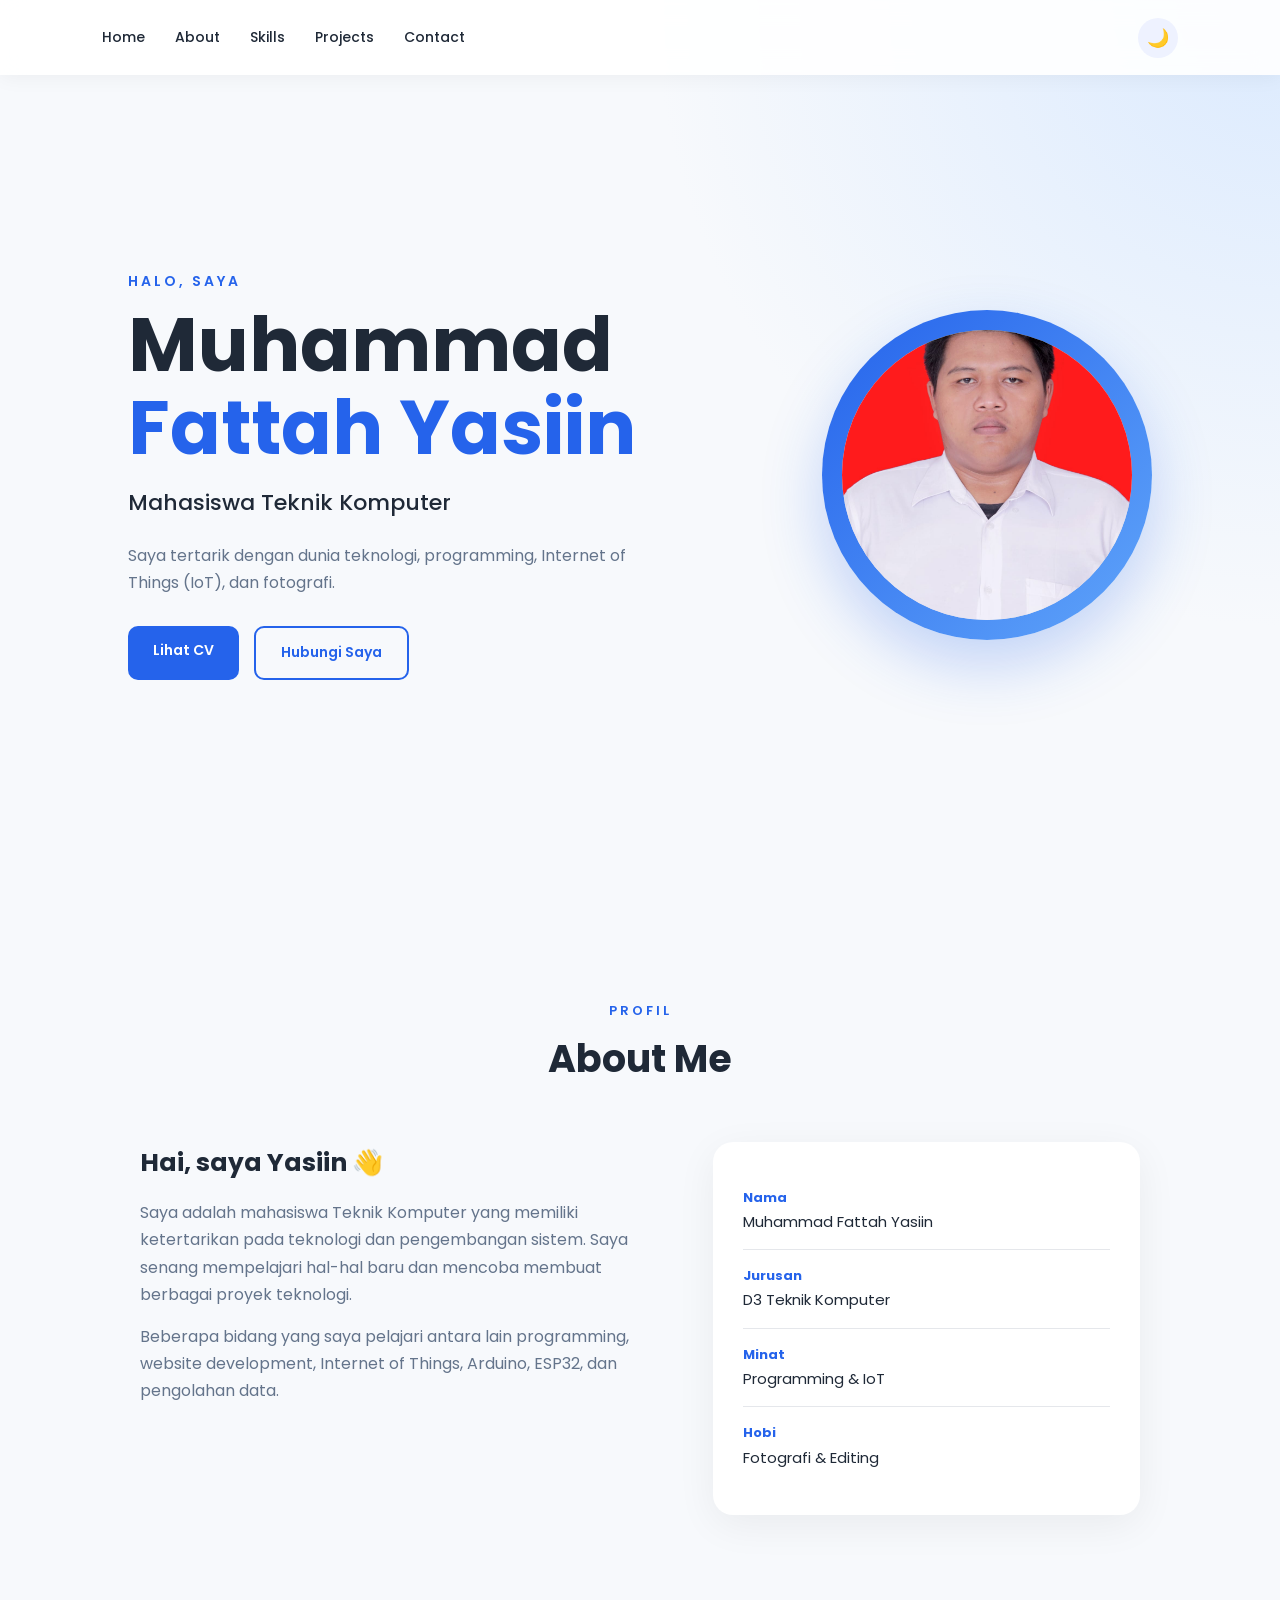
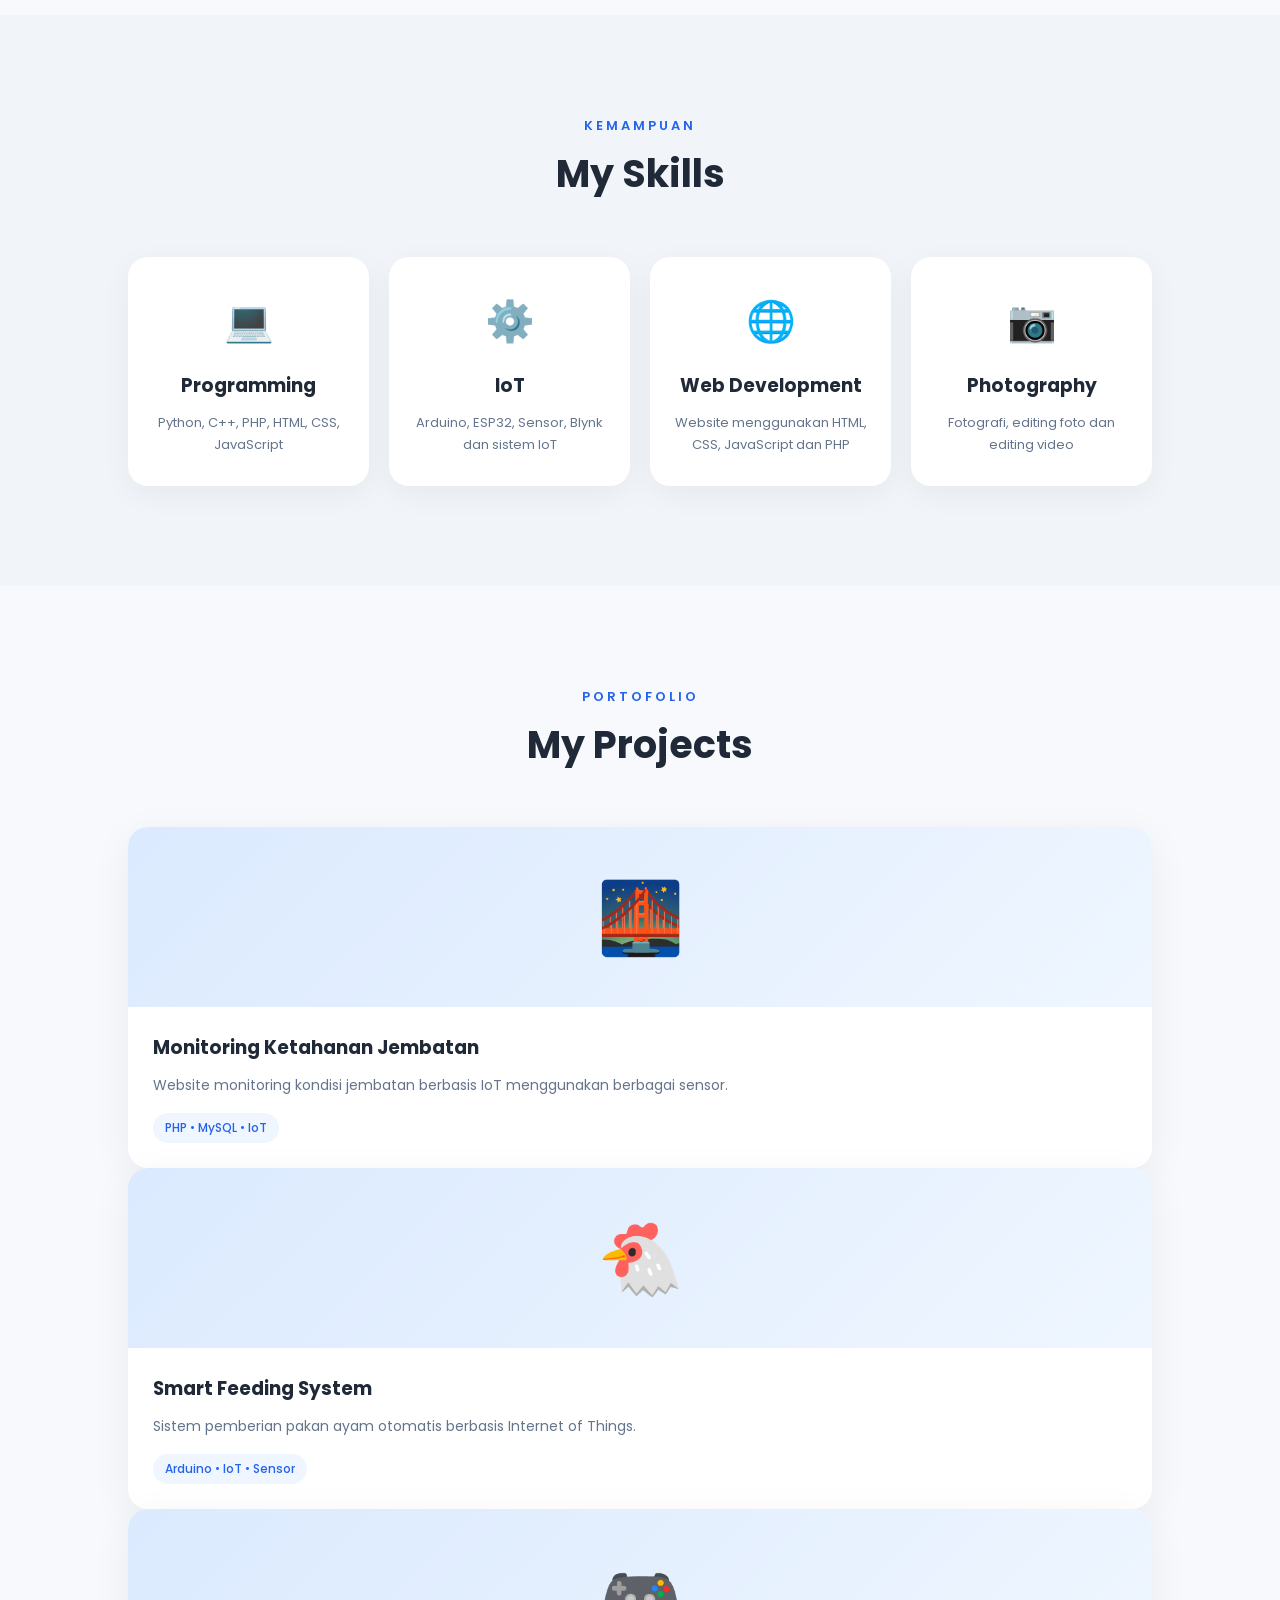
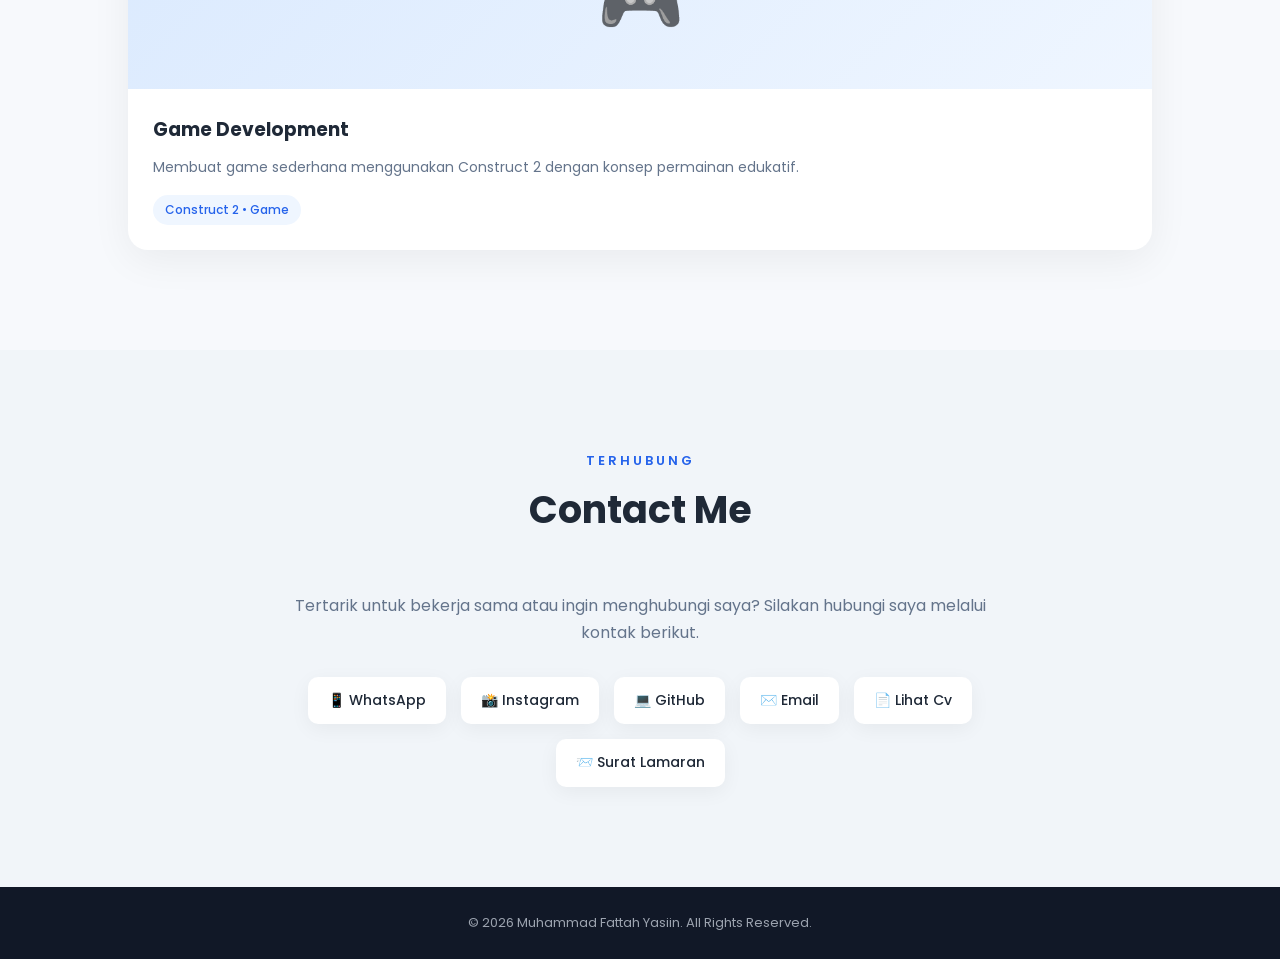
==== index.html @ 582e5c42 "Fix HTML formatting and structure" ====
<!doctype html>
<html lang="id">
  <head>
    <meta charset="UTF-8" />
    <meta name="viewport" content="width=device-width, initial-scale=1.0" />

    <title>Muhammad Fattah Yasiin | Portfolio</title>

    <link rel="stylesheet" href="style.css" />

    <link rel="preconnect" href="https://fonts.googleapis.com" />
    <link rel="preconnect" href="https://fonts.gstatic.com" crossorigin />

    <link
      href="https://fonts.googleapis.com/css2?family=Poppins:wght@300;400;500;600;700&display=swap"
      rel="stylesheet"
    />
  </head>

  <body>
    <!-- NAVBAR -->
    <header class="navbar">
      
      <button class="menu-button" id="menuButton">☰</button>

      <nav id="navMenu">
        <a href="#home">Home</a>
        <a href="#about">About</a>
        <a href="#skills">Skills</a>
        <a href="#projects">Projects</a>
        <a href="#contact">Contact</a>
      </nav>

      <button id="themeButton">🌙</button>
    </header>

   <!-- HOME -->
<section id="home" class="hero">

  <div class="hero-text">

    <p class="small-text">HALO, SAYA</p>

    <h1>
      Muhammad<br />
      <span>Fattah Yasiin</span>
    </h1>

    <h2>Mahasiswa Teknik Komputer</h2>

    <p>
      Saya tertarik dengan dunia teknologi, programming, Internet of Things
      (IoT), dan fotografi.
    </p>

    <div class="hero-buttons">
      <a href="cv.html" class="btn primary">Lihat CV</a>
      <a href="#contact" class="btn secondary">Hubungi Saya</a>
    </div>

  </div>


  <div class="hero-image">
    <div class="profile-circle">
      <div class="profile-placeholder">
        <img 
          src="image/fotoku.jpeg" 
          alt="Foto Muhammad Fattah Yasiin"
        />
      </div>
    </div>
  </div>

</section>
    <!-- ABOUT -->
    <section id="about" class="section">
      <div class="section-title">
        <p>PROFIL</p>
        <h2>About Me</h2>
      </div>

      <div class="about-content">
        <div>
          <h3>Hai, saya Yasiin 👋</h3>

          <p>
            Saya adalah mahasiswa Teknik Komputer yang memiliki ketertarikan
            pada teknologi dan pengembangan sistem. Saya senang mempelajari
            hal-hal baru dan mencoba membuat berbagai proyek teknologi.
          </p>

          <p>
            Beberapa bidang yang saya pelajari antara lain programming, website
            development, Internet of Things, Arduino, ESP32, dan pengolahan
            data.
          </p>
        </div>

        <div class="info-box">
          <div>
            <strong>Nama</strong>
            <span>Muhammad Fattah Yasiin</span>
          </div>

          <div>
            <strong>Jurusan</strong>
            <span>D3 Teknik Komputer</span>
          </div>

          <div>
            <strong>Minat</strong>
            <span>Programming & IoT</span>
          </div>

          <div>
            <strong>Hobi</strong>
            <span>Fotografi & Editing</span>
          </div>
        </div>
      </div>
    </section>

    <!-- SKILLS -->
    <section id="skills" class="section skills-section">
      <div class="section-title">
        <p>KEMAMPUAN</p>
        <h2>My Skills</h2>
      </div>

      <div class="skills-container">
        <div class="skill-card">
          <div class="skill-icon">💻</div>
          <h3>Programming</h3>
          <p>Python, C++, PHP, HTML, CSS, JavaScript</p>
        </div>

        <div class="skill-card">
          <div class="skill-icon">⚙️</div>
          <h3>IoT</h3>
          <p>Arduino, ESP32, Sensor, Blynk dan sistem IoT</p>
        </div>

        <div class="skill-card">
          <div class="skill-icon">🌐</div>
          <h3>Web Development</h3>
          <p>Website menggunakan HTML, CSS, JavaScript dan PHP</p>
        </div>

        <div class="skill-card">
          <div class="skill-icon">📷</div>
          <h3>Photography</h3>
          <p>Fotografi, editing foto dan editing video</p>
        </div>
      </div>
    </section>

    <!-- PROJECTS -->
    <section id="projects" class="section">
      <div class="section-title">
        <p>PORTOFOLIO</p>
        <h2>My Projects</h2>
      </div>
        <div class="project-card">
          <div class="project-image">🌉</div>

          <div class="project-content">
            <h3>Monitoring Ketahanan Jembatan</h3>

            <p>
              Website monitoring kondisi jembatan berbasis IoT menggunakan
              berbagai sensor.
            </p>

            <span>PHP • MySQL • IoT</span>
          </div>
        </div>

        <div class="project-card">
          <div class="project-image">🐔</div>

          <div class="project-content">
            <h3>Smart Feeding System</h3>

            <p>
              Sistem pemberian pakan ayam otomatis berbasis Internet of Things.
            </p>

            <span>Arduino • IoT • Sensor</span>
          </div>
        </div>

        <div class="project-card">
          <div class="project-image">🎮</div>

          <div class="project-content">
            <h3>Game Development</h3>

            <p>
              Membuat game sederhana menggunakan Construct 2 dengan konsep
              permainan edukatif.
            </p>

            <span>Construct 2 • Game</span>
          </div>
        </div>
      </div>
    </section>

    <!-- CONTACT -->
    <section id="contact" class="section contact-section">
      <div class="section-title">
        <p>TERHUBUNG</p>
        <h2>Contact Me</h2>
      </div>

      <div class="contact-container">
        <p>
          Tertarik untuk bekerja sama atau ingin menghubungi saya? Silakan
          hubungi saya melalui kontak berikut.
        </p>

        <div class="contact-list">
         <a href="https://wa.me/6288227587846" target="_blank">
            📱 WhatsApp
        </a>
        
          <a href="https://instagram.com/" target="_blank">
            📸 Instagram
          </a>

          <a href="https://github.com/" target="_blank"> 💻 GitHub </a>

          <a href="mailto:muhammadfattahyasiin@gmail.com"> ✉️ Email </a>

          <a href="cv.html" target="_blank">📄 Lihat Cv </a>

          <a href="surat-lamaran.html" target="_blank">📨 Surat Lamaran</a>
        </div>
      </div>
    </section>

    <!-- FOOTER -->
    <footer>
      <p>© 2026 Muhammad Fattah Yasiin. All Rights Reserved.</p>
    </footer>

    <script src="script.js"></script>
  </body>
</html>
---- style.css ----
/* ================================
   RESET
================================ */

* {
  margin: 0;
  padding: 0;
  box-sizing: border-box;
  scroll-behavior: smooth;
}

body {
  font-family: "Poppins", sans-serif;
  background: #f7f9fc;
  color: #1f2937;
  line-height: 1.7;
  transition: 0.3s;
}

a {
  text-decoration: none;
  color: inherit;
}

/* ================================
   NAVBAR
================================ */

.navbar {
  position: fixed;
  top: 0;
  left: 0;
  width: 100%;
  height: 75px;

  display: flex;
  align-items: center;
  justify-content: space-between;

  padding: 0 8%;

  background: rgba(255, 255, 255, 0.9);
  backdrop-filter: blur(12px);

  z-index: 1000;

  box-shadow: 0 2px 20px rgba(0, 0, 0, 0.05);
}

.logo {
  font-size: 25px;
  font-weight: 700;
  letter-spacing: 1px;
}

.logo span {
  color: #2563eb;
}

.navbar nav {
  display: flex;
  gap: 30px;
}

.navbar nav a {
  font-size: 14px;
  font-weight: 500;
  transition: 0.3s;
}

.navbar nav a:hover {
  color: #2563eb;
}

#themeButton {
  border: none;
  background: #eef2ff;

  width: 40px;
  height: 40px;

  border-radius: 50%;

  cursor: pointer;
  font-size: 18px;

  transition: 0.3s;
}

#themeButton:hover {
  transform: rotate(20deg) scale(1.1);
}

/* ================================
   HERO
================================ */

.hero {
  min-height: 100vh;

  display: flex;
  align-items: center;
  justify-content: space-between;

  padding: 120px 10% 70px;

  gap: 50px;

  background: radial-gradient(circle at top right, #dbeafe, transparent 40%);
}

.hero-text {
  max-width: 600px;
}

.small-text {
  color: #2563eb;
  font-size: 14px;
  font-weight: 600;
  letter-spacing: 3px;
  margin-bottom: 10px;
}

.hero h1 {
  font-size: clamp(45px, 6vw, 75px);
  line-height: 1.1;
  margin-bottom: 15px;
}

.hero h1 span {
  color: #2563eb;
}

.hero h2 {
  font-size: 22px;
  font-weight: 500;
  margin-bottom: 20px;
}

.hero-text > p:not(.small-text) {
  color: #64748b;
  max-width: 520px;
}

.hero-buttons {
  display: flex;
  gap: 15px;
  margin-top: 30px;
}

.btn {
  padding: 13px 25px;
  border-radius: 10px;
  font-size: 14px;
  font-weight: 600;
  transition: 0.3s;
}

.btn:hover {
  transform: translateY(-3px);
}

.primary {
  background: #2563eb;
  color: white;
}

.primary:hover {
  background: #1d4ed8;
}

.secondary {
  border: 2px solid #2563eb;
  color: #2563eb;
}

.secondary:hover {
  background: #2563eb;
  color: white;
}

/* ================================
   PROFILE
================================ */

.hero-image {
  display: flex;
  justify-content: center;
  align-items: center;
}

.profile-circle {
  width: 330px;
  height: 330px;

  border-radius: 50%;

  display: flex;
  justify-content: center;
  align-items: center;

  background: linear-gradient(135deg, #2563eb, #60a5fa);

  box-shadow: 0 25px 60px rgba(37, 99, 235, 0.25);

  animation: floating 4s ease-in-out infinite;
}

.profile-placeholder {
  width: 290px;
  height: 290px;

  border-radius: 50%;

  display: flex;
  justify-content: center;
  align-items: center;

  background: #e5e7eb;

  color: #64748b;

  font-size: 30px;
  font-weight: 600;
}

.profile-placeholder img {
  width: 100%;
  height: 100%;
  object-fit: cover;
  border-radius: 50%;
  display: block;
}

@keyframes floating {
  0% {
    transform: translateY(0);
  }

  50% {
    transform: translateY(-15px);
  }

  100% {
    transform: translateY(0);
  }
}

/* ================================
   SECTION
================================ */

.section {
  padding: 100px 10%;
}

.section-title {
  text-align: center;
  margin-bottom: 50px;
}

.section-title p {
  color: #2563eb;
  font-size: 13px;
  font-weight: 600;
  letter-spacing: 3px;
}

.section-title h2 {
  font-size: 38px;
  margin-top: 5px;
}

/* ================================
   ABOUT
================================ */

.about-content {
  max-width: 1000px;
  margin: auto;

  display: grid;
  grid-template-columns: 1.2fr 1fr;

  gap: 60px;
}

.about-content h3 {
  font-size: 25px;
  margin-bottom: 15px;
}

.about-content p {
  color: #64748b;
  margin-bottom: 15px;
}

.info-box {
  background: white;

  padding: 30px;

  border-radius: 20px;

  box-shadow: 0 10px 40px rgba(0, 0, 0, 0.06);
}

.info-box div {
  display: flex;
  flex-direction: column;

  padding: 15px 0;

  border-bottom: 1px solid #e5e7eb;
}

.info-box div:last-child {
  border-bottom: none;
}

.info-box strong {
  font-size: 13px;
  color: #2563eb;
}

.info-box span {
  font-size: 15px;
}

/* ================================
   SKILLS
================================ */

.skills-section {
  background: #f1f5f9;
}

.skills-container {
  max-width: 1100px;
  margin: auto;

  display: grid;

  grid-template-columns: repeat(4, 1fr);

  gap: 20px;
}

.skill-card {
  background: white;

  padding: 30px 20px;

  border-radius: 20px;

  text-align: center;

  transition: 0.3s;

  box-shadow: 0 8px 30px rgba(0, 0, 0, 0.05);
}

.skill-card:hover {
  transform: translateY(-10px);
}

.skill-icon {
  font-size: 40px;
  margin-bottom: 15px;
}

.skill-card h3 {
  margin-bottom: 10px;
}

.skill-card p {
  font-size: 13px;
  color: #64748b;
}

/* ================================
   PROJECT
================================ */

.projects-container {
  max-width: 1100px;
  margin: auto;

  display: grid;

  grid-template-columns: repeat(2, 1fr);

  gap: 25px;
}

.project-card {
  background: white;

  border-radius: 20px;

  overflow: hidden;

  box-shadow: 0 10px 40px rgba(0, 0, 0, 0.06);

  transition: 0.3s;
}

.project-card:hover {
  transform: translateY(-8px);
}

.project-image {
  height: 180px;

  display: flex;
  justify-content: center;
  align-items: center;

  font-size: 70px;

  background: linear-gradient(135deg, #dbeafe, #eff6ff);
}

.project-content {
  padding: 25px;
}

.project-content h3 {
  margin-bottom: 10px;
}

.project-content p {
  color: #64748b;
  font-size: 14px;
  margin-bottom: 15px;
}

.project-content span {
  display: inline-block;

  padding: 5px 12px;

  border-radius: 20px;

  background: #eff6ff;
  color: #2563eb;

  font-size: 12px;
  font-weight: 500;
}

/* ================================
   CONTACT
================================ */

.contact-section {
  background: #f1f5f9;
}

.contact-container {
  max-width: 700px;
  margin: auto;

  text-align: center;
}

.contact-container > p {
  color: #64748b;
  margin-bottom: 30px;
}

.contact-list {
  display: flex;
  justify-content: center;

  flex-wrap: wrap;

  gap: 15px;
}

.contact-list a {
  padding: 12px 20px;

  background: white;

  border-radius: 10px;

  font-size: 14px;
  font-weight: 500;

  box-shadow: 0 5px 20px rgba(0, 0, 0, 0.05);

  transition: 0.3s;
}

.contact-list a:hover {
  transform: translateY(-4px);

  color: #2563eb;
}

/* ================================
   FOOTER
================================ */

footer {
  padding: 25px;

  text-align: center;

  background: #111827;

  color: #9ca3af;

  font-size: 13px;
}

/* ================================
   DARK MODE
================================ */

body.dark {
  background: #0f172a;
  color: #f8fafc;
}

body.dark .navbar {
  background: rgba(15, 23, 42, 0.9);
}

body.dark .navbar nav a {
  color: #e2e8f0;
}

body.dark .navbar nav a:hover {
  color: #60a5fa;
}

body.dark #themeButton {
  background: #1e293b;
}

body.dark .hero {
  background: radial-gradient(circle at top right, #172554, transparent 40%);
}

body.dark .hero-text > p:not(.small-text),
body.dark .about-content p,
body.dark .skill-card p,
body.dark .project-content p,
body.dark .contact-container > p {
  color: #94a3b8;
}

body.dark .info-box,
body.dark .skill-card,
body.dark .project-card,
body.dark .contact-list a {
  background: #1e293b;
}

body.dark .skills-section,
body.dark .contact-section {
  background: #111827;
}

body.dark .info-box div {
  border-color: #334155;
}

body.dark .project-image {
  background: linear-gradient(135deg, #172554, #1e3a8a);
}

/* ================================
   RESPONSIVE
================================ */

@media (max-width: 900px) {
  .navbar {
    padding: 0 5%;
  }

  .navbar nav {
    gap: 15px;
  }

  .hero {
    padding: 120px 7% 70px;

    flex-direction: column-reverse;

    text-align: center;
  }

  .hero-text {
    max-width: 700px;
  }

  .hero-buttons {
    justify-content: center;
  }

  .profile-circle {
    width: 280px;
    height: 280px;
  }

  .profile-placeholder {
    width: 245px;
    height: 245px;
  }

  .skills-container {
    grid-template-columns: repeat(2, 1fr);
  }

  .about-content {
    grid-template-columns: 1fr;
  }
}

@media (max-width: 600px) {
  .navbar {
    height: auto;
    min-height: 70px;

    padding: 15px 5%;

    flex-wrap: wrap;
    gap: 10px;
  }

  .navbar nav {
    width: 100%;

    order: 3;

    justify-content: center;

    padding-bottom: 5px;
  }

  .hero {
    padding-top: 160px;
  }

  .hero h1 {
    font-size: 42px;
  }

  .hero h2 {
    font-size: 18px;
  }

  .section {
    padding: 75px 6%;
  }

  .section-title h2 {
    font-size: 30px;
  }

  .skills-container {
    grid-template-columns: 1fr;
  }

  .projects-container {
    grid-template-columns: 1fr;
  }

  .profile-circle {
    width: 230px;
    height: 230px;
  }

  .profile-placeholder {
    width: 200px;
    height: 200px;
    font-size: 22px;
  }

  .hero-buttons {
    flex-direction: column;
  }

  .btn {
    width: 100%;
  }
}
/* ================================
   MOBILE MENU
================================ */

.menu-button {
  display: none;

  border: none;
  background: transparent;

  font-size: 28px;
  cursor: pointer;

  color: #1f2937;
}

/* ================================
   MOBILE RESPONSIVE
================================ */

@media (max-width: 600px) {
  .navbar {
    height: 70px;

    padding: 0 6%;

    display: flex;
    align-items: center;
    justify-content: space-between;
  }

  .logo {
    font-size: 22px;
  }

  .menu-button {
    display: block;

    margin-left: auto;
    margin-right: 10px;
  }

  .navbar nav {
    display: none;

    position: absolute;

    top: 70px;
    left: 0;

    width: 100%;

    background: white;

    flex-direction: column;

    gap: 0;

    padding: 10px 0;

    box-shadow: 0 10px 25px rgba(0, 0, 0, 0.08);
  }

  .navbar nav.active {
    display: flex;
  }

  .navbar nav a {
    width: 100%;

    padding: 14px 25px;

    text-align: center;
  }

  .navbar nav a:hover {
    background: #eff6ff;
  }

  /* HERO */

  .hero {
    min-height: auto;

    padding: 130px 6% 70px;

    flex-direction: column-reverse;

    text-align: center;
  }

  .hero h1 {
    font-size: 40px;
    line-height: 1.15;
  }

  .hero h2 {
    font-size: 18px;
  }

  .hero-text > p:not(.small-text) {
    font-size: 14px;
  }

  /* FOTO */

  .profile-circle {
    width: 220px;
    height: 220px;
  }

  .profile-placeholder {
    width: 190px;
    height: 190px;
  }

  /* BUTTON */

  .hero-buttons {
    width: 100%;

    display: flex;

    flex-direction: column;

    gap: 12px;
  }

  .btn {
    width: 100%;

    text-align: center;
  }

  /* SECTION */

  .section {
    padding: 70px 6%;
  }

  .section-title h2 {
    font-size: 30px;
  }

  /* ABOUT */

  .about-content {
    grid-template-columns: 1fr;

    gap: 30px;
  }

  /* SKILLS */

  .skills-container {
    grid-template-columns: 1fr;
  }

  /* PROJECT */

  .projects-container {
    grid-template-columns: 1fr;
  }

  /* CONTACT */

  .contact-list {
    flex-direction: column;
  }

  .contact-list a {
    width: 100%;
  }

  /* FOOTER */

  footer {
    padding: 20px 6%;

    font-size: 12px;
  }
}
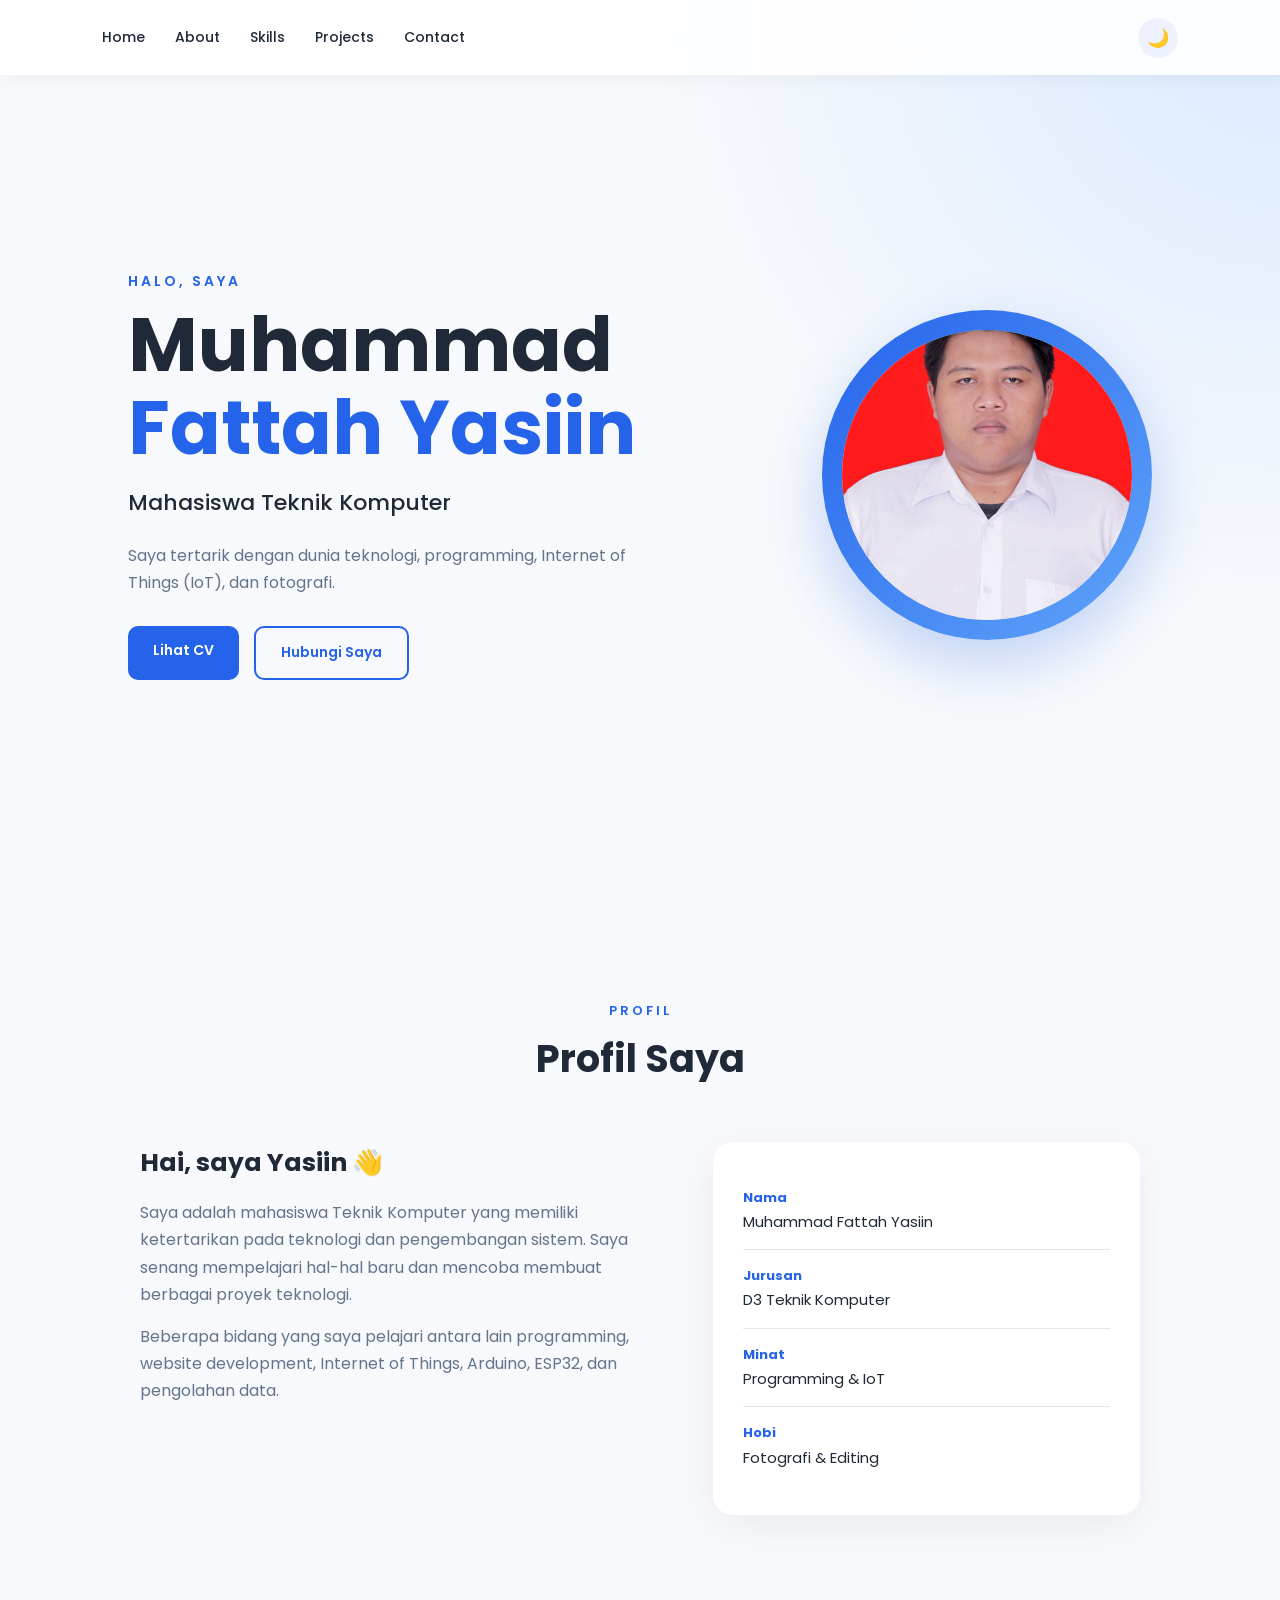
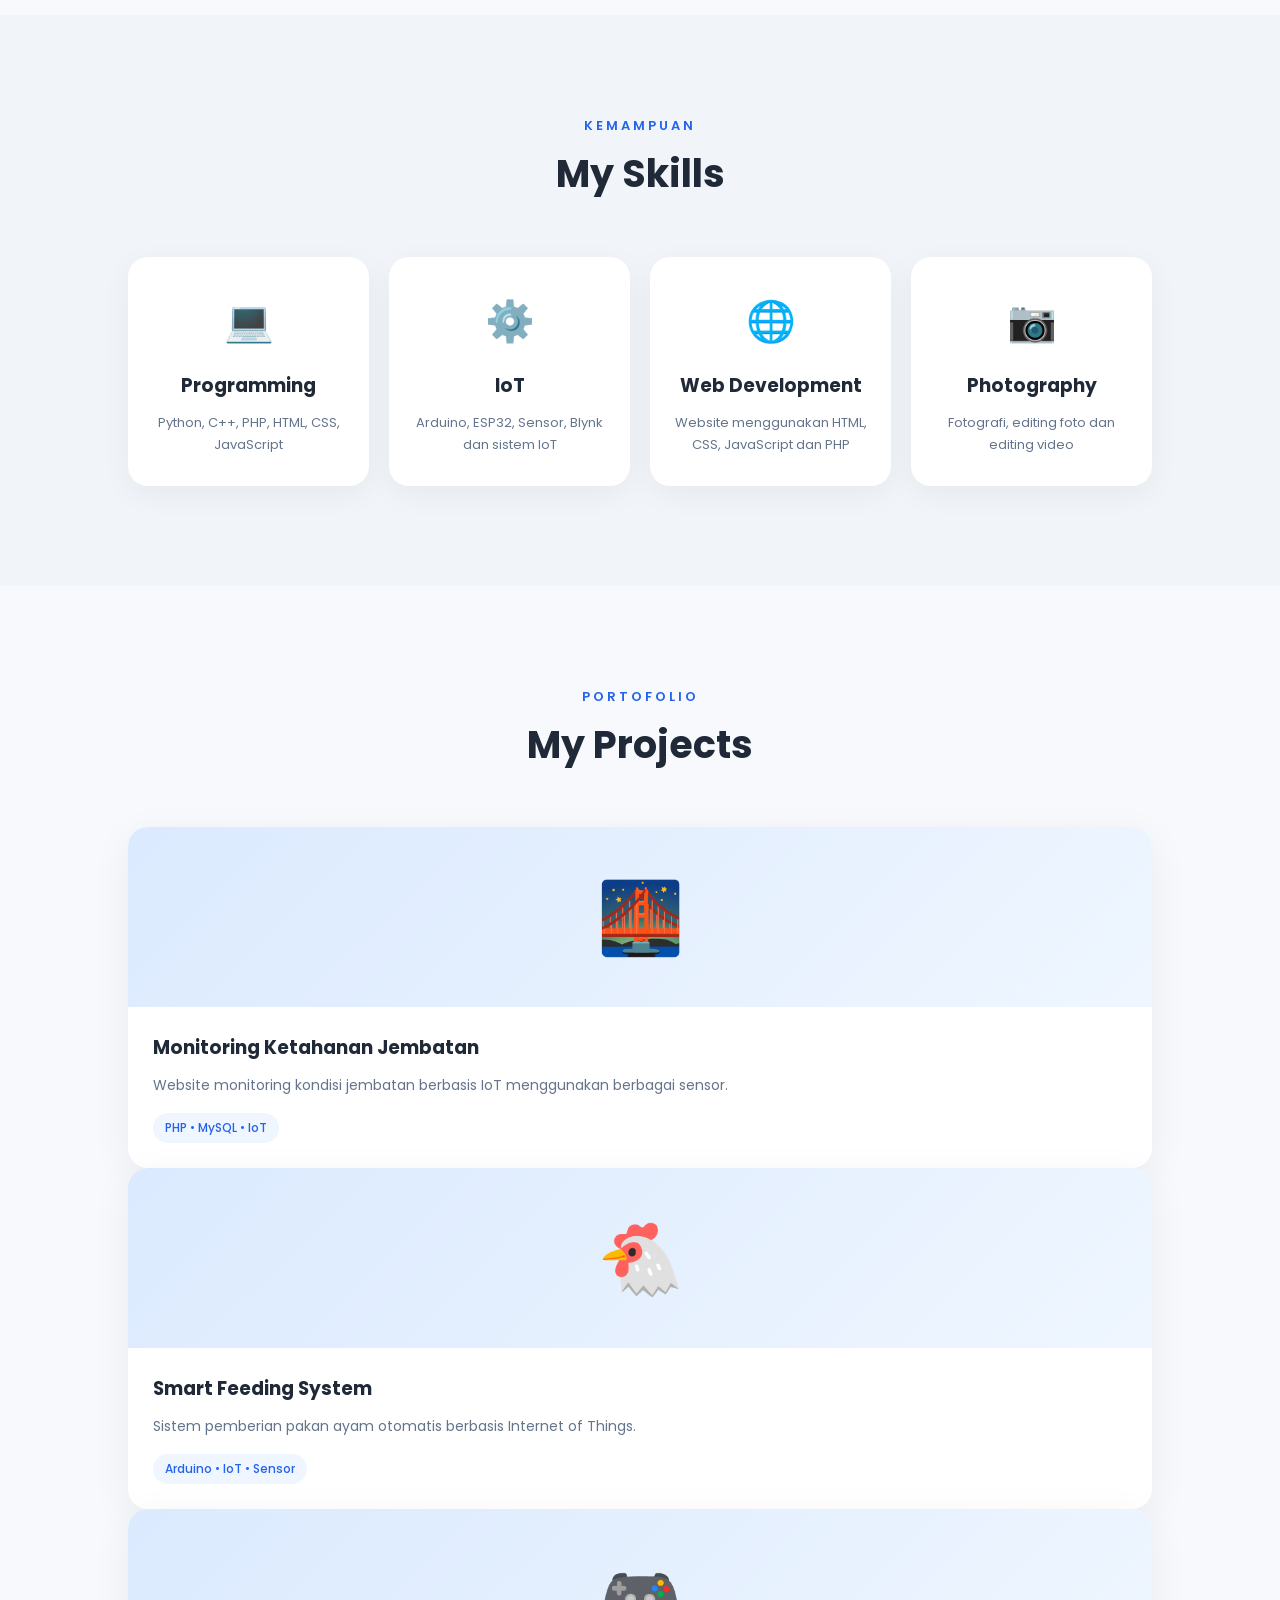
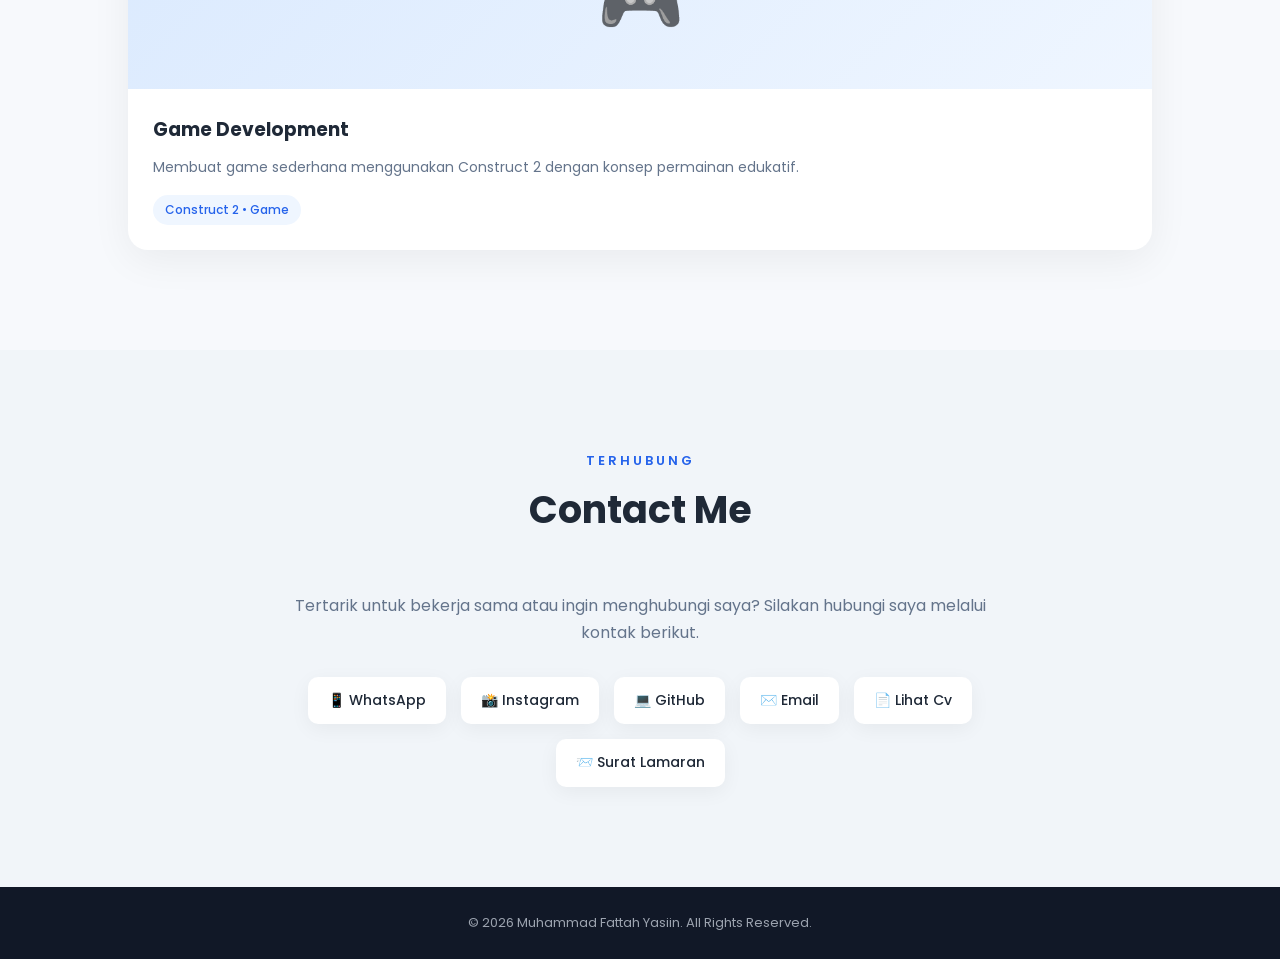
==== commit f96af726: "Fix HTML encoding issues in index.html" ====
--- a/index.html
+++ b/index.html
@@ -77,7 +77,7 @@
     <section id="about" class="section">
       <div class="section-title">
         <p>PROFIL</p>
-        <h2>About Me</h2>
+        <h2>Profil Saya</h2>
       </div>
 
       <div class="about-content">
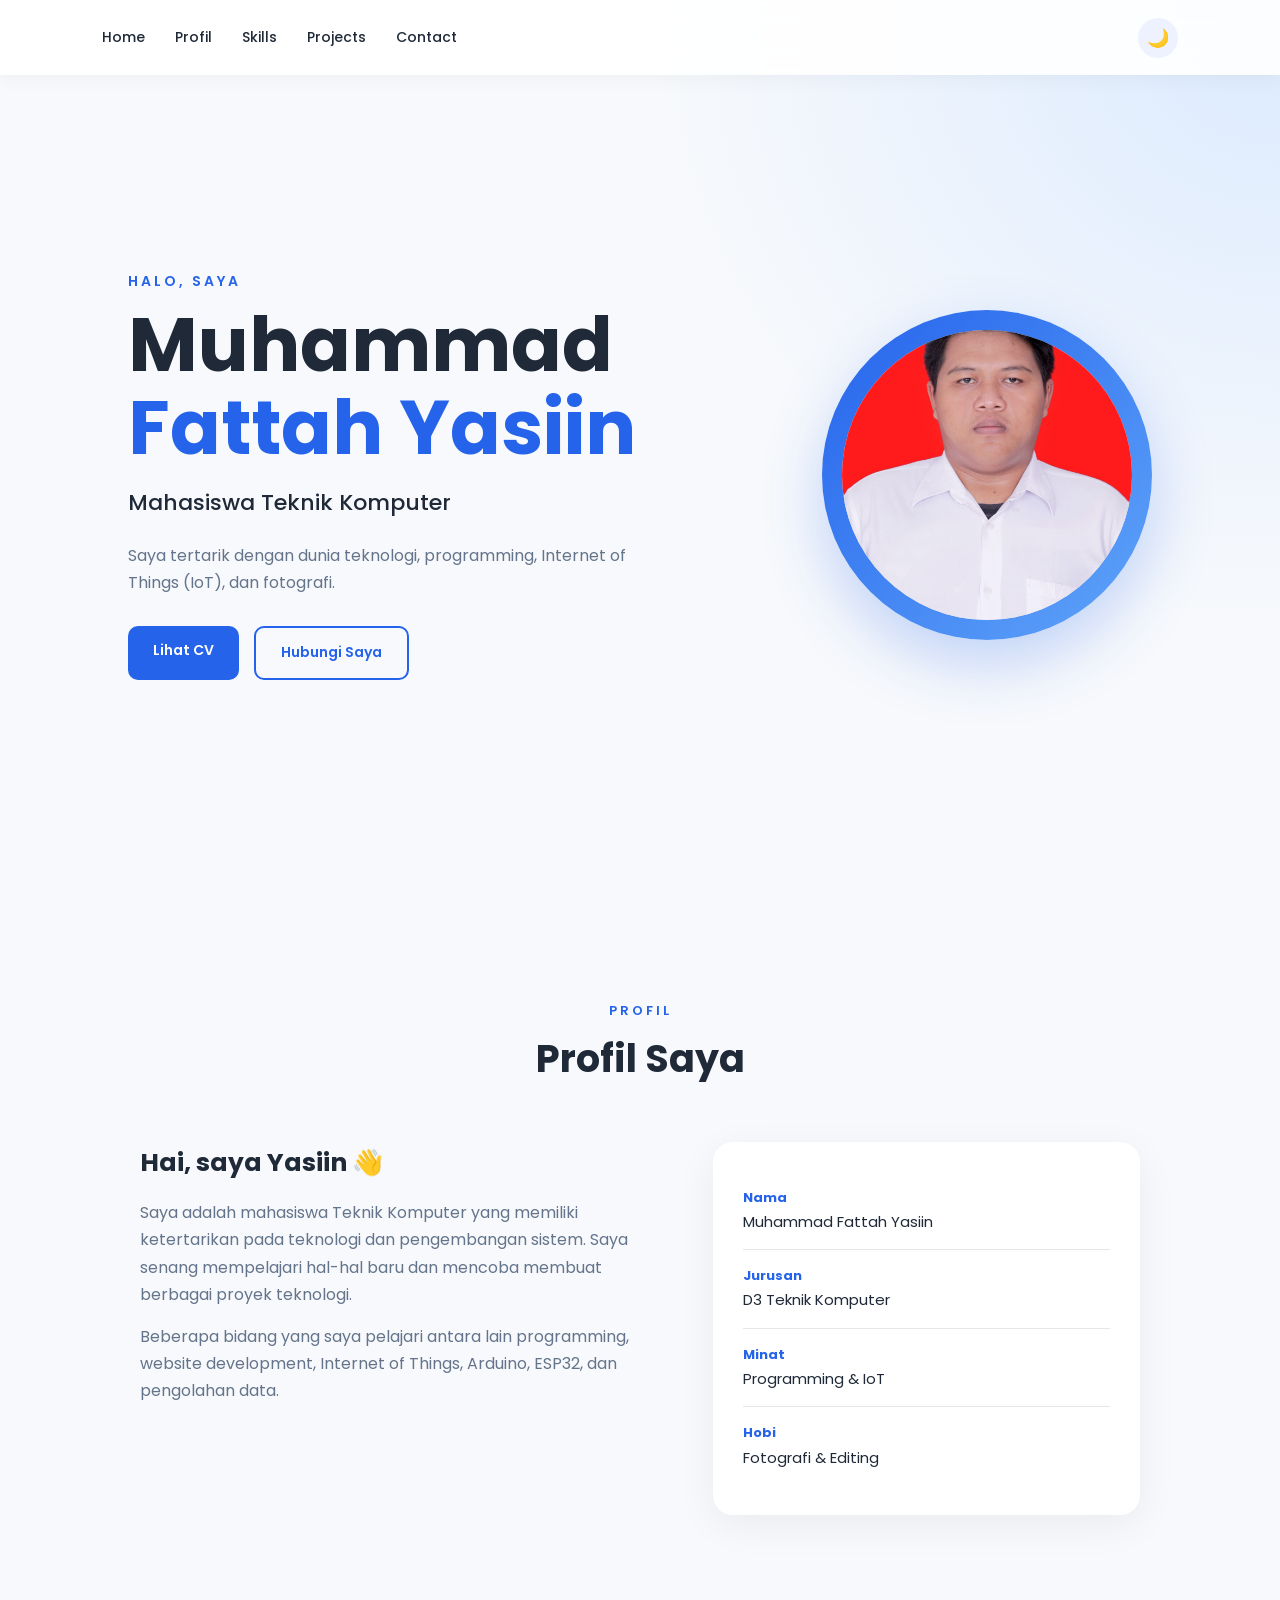
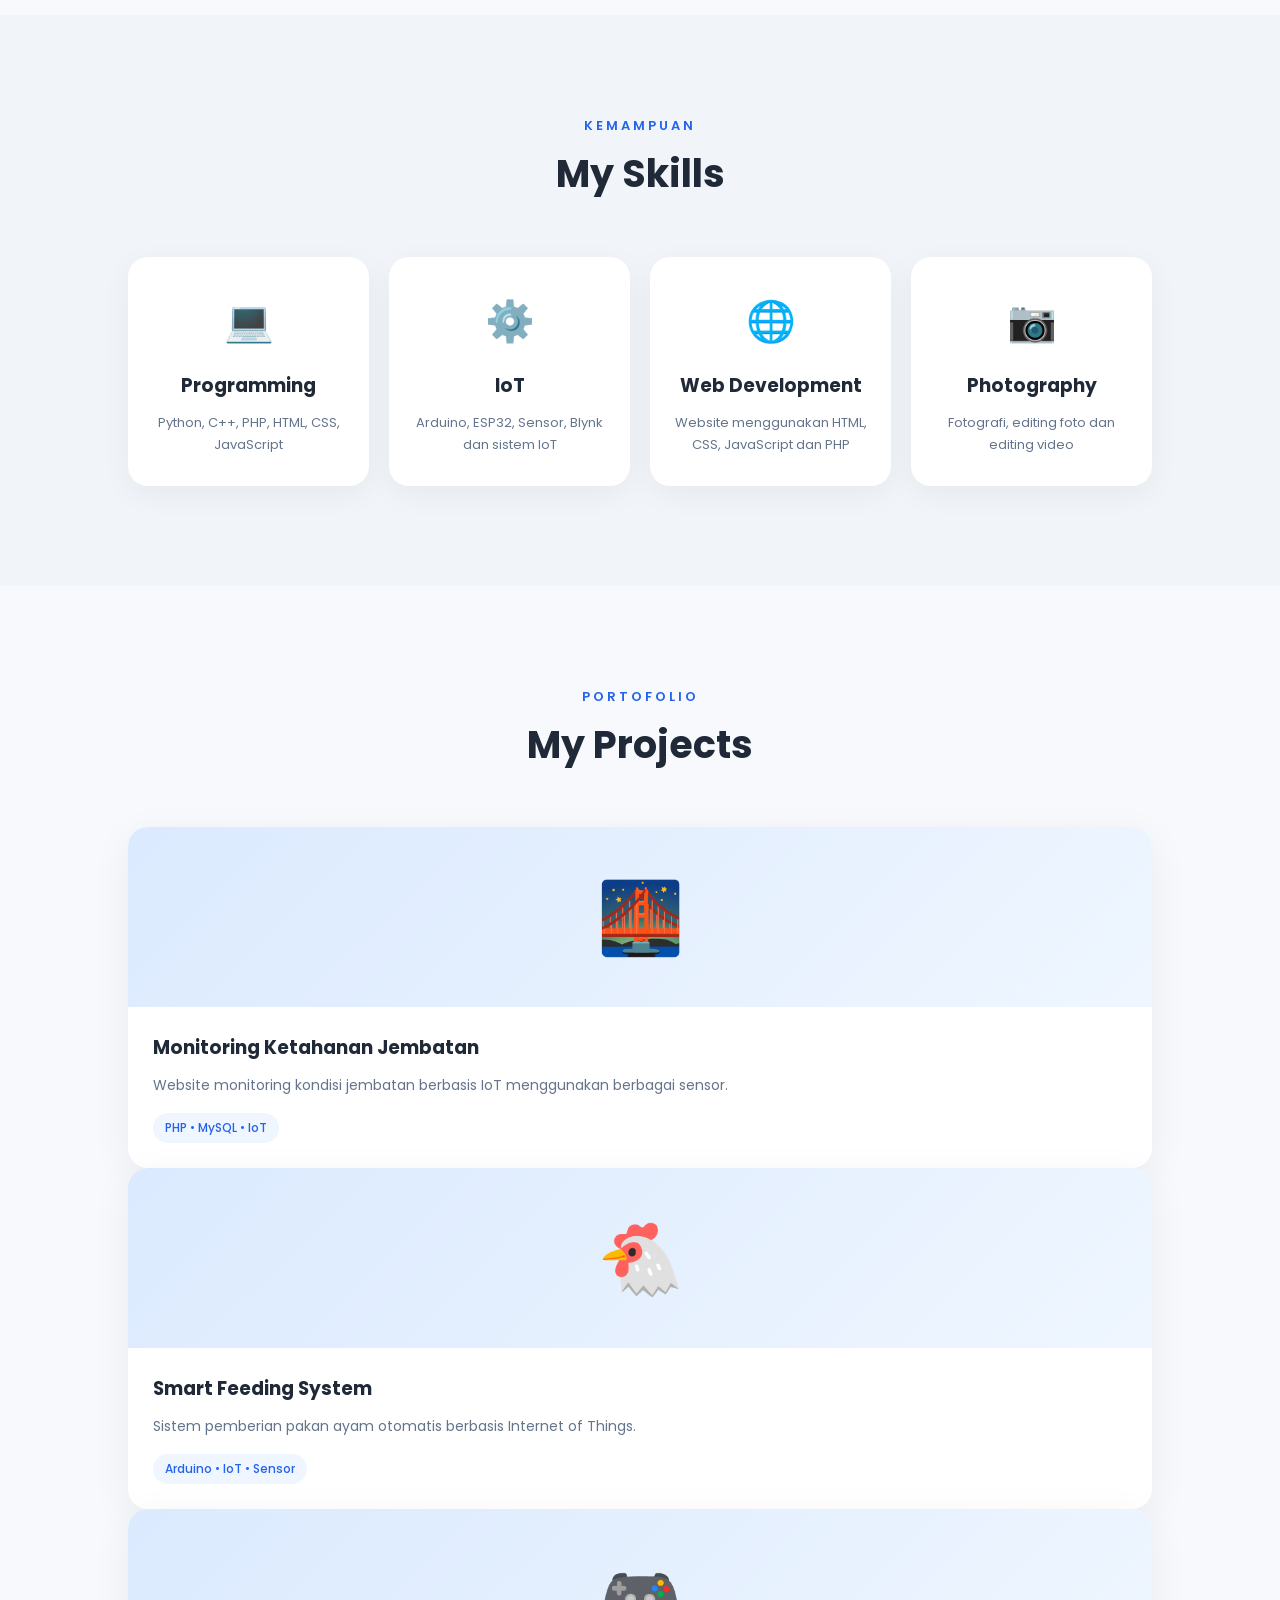
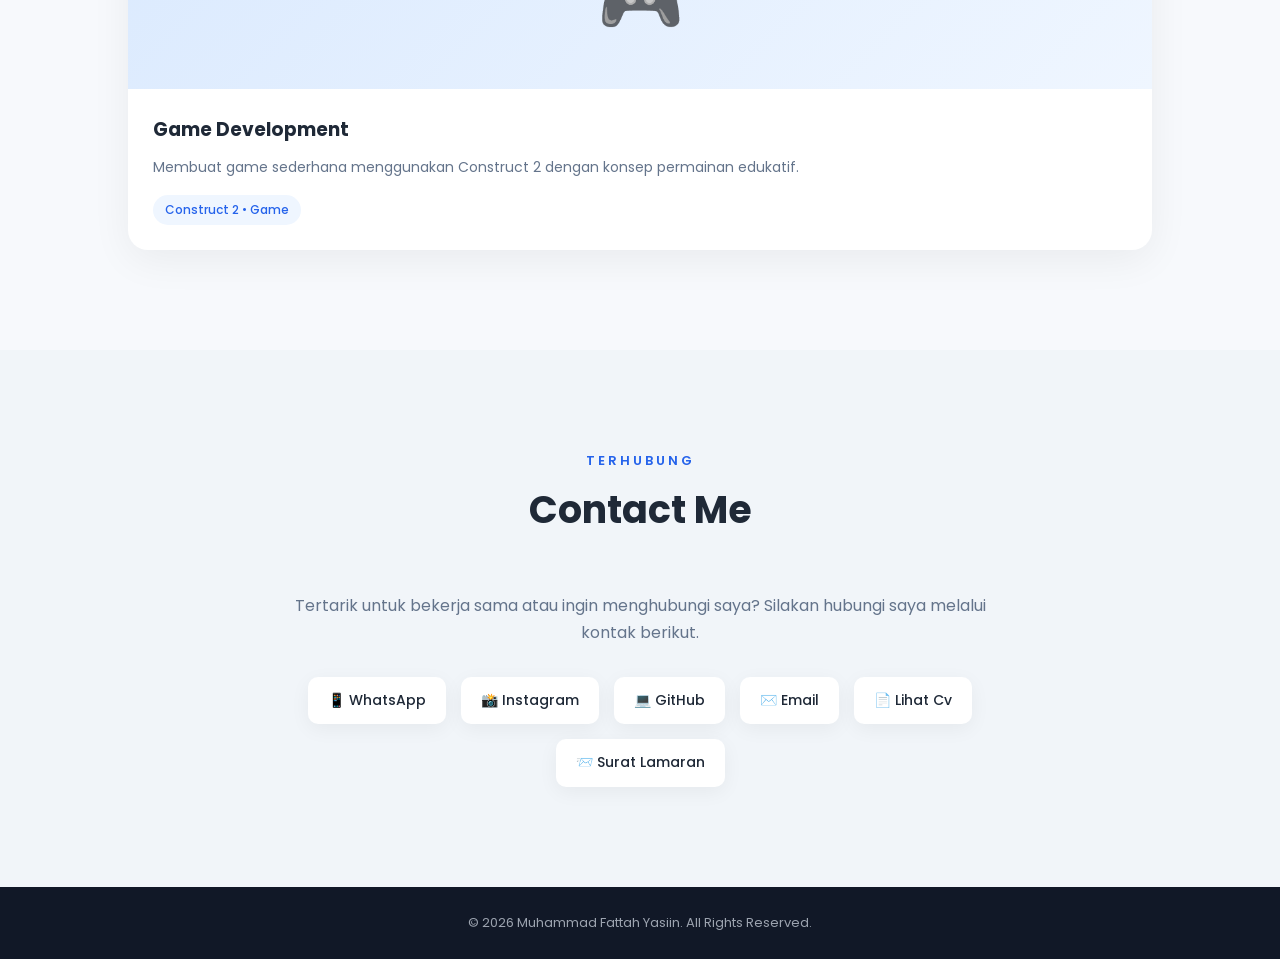
==== commit 88d000cb: "Fix HTML formatting and structure" ====
--- a/index.html
+++ b/index.html
@@ -25,7 +25,7 @@
 
       <nav id="navMenu">
         <a href="#home">Home</a>
-        <a href="#about">About</a>
+        <a href="#Profil">Profil</a>
         <a href="#skills">Skills</a>
         <a href="#projects">Projects</a>
         <a href="#contact">Contact</a>
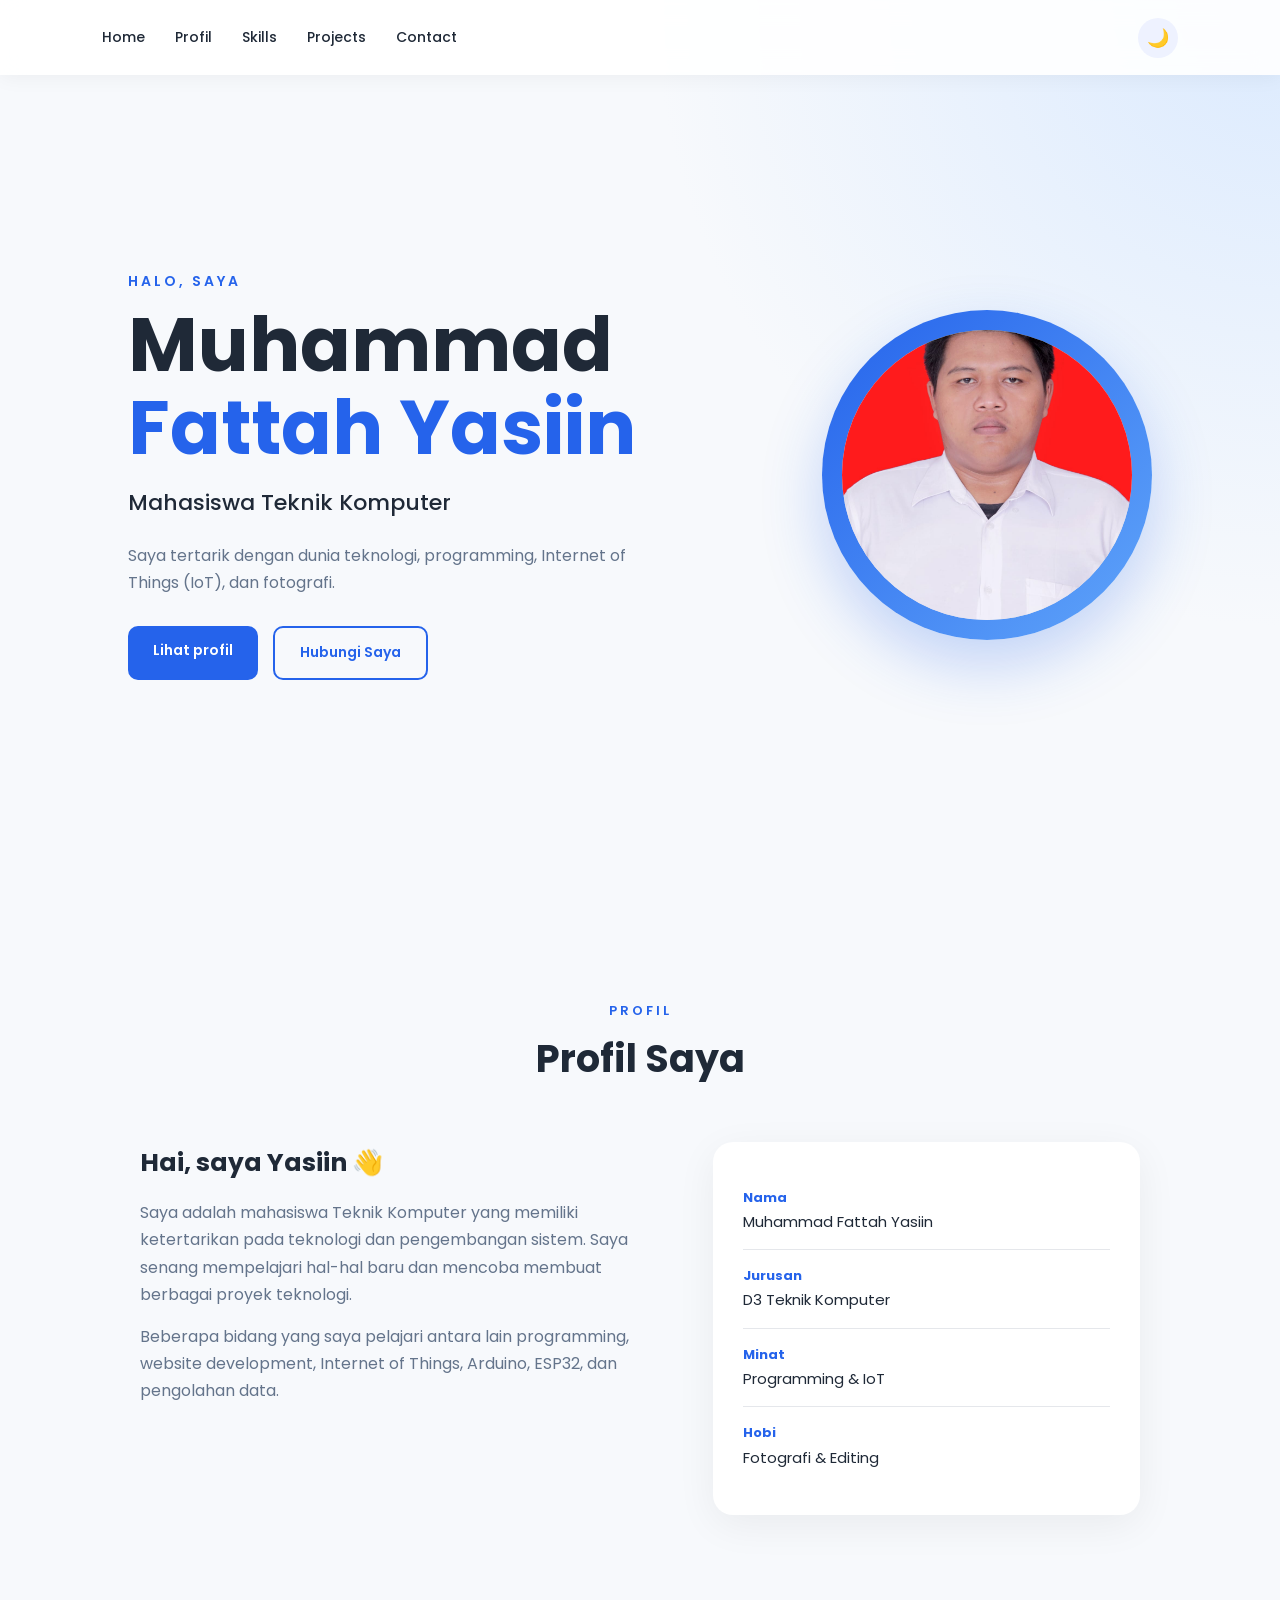
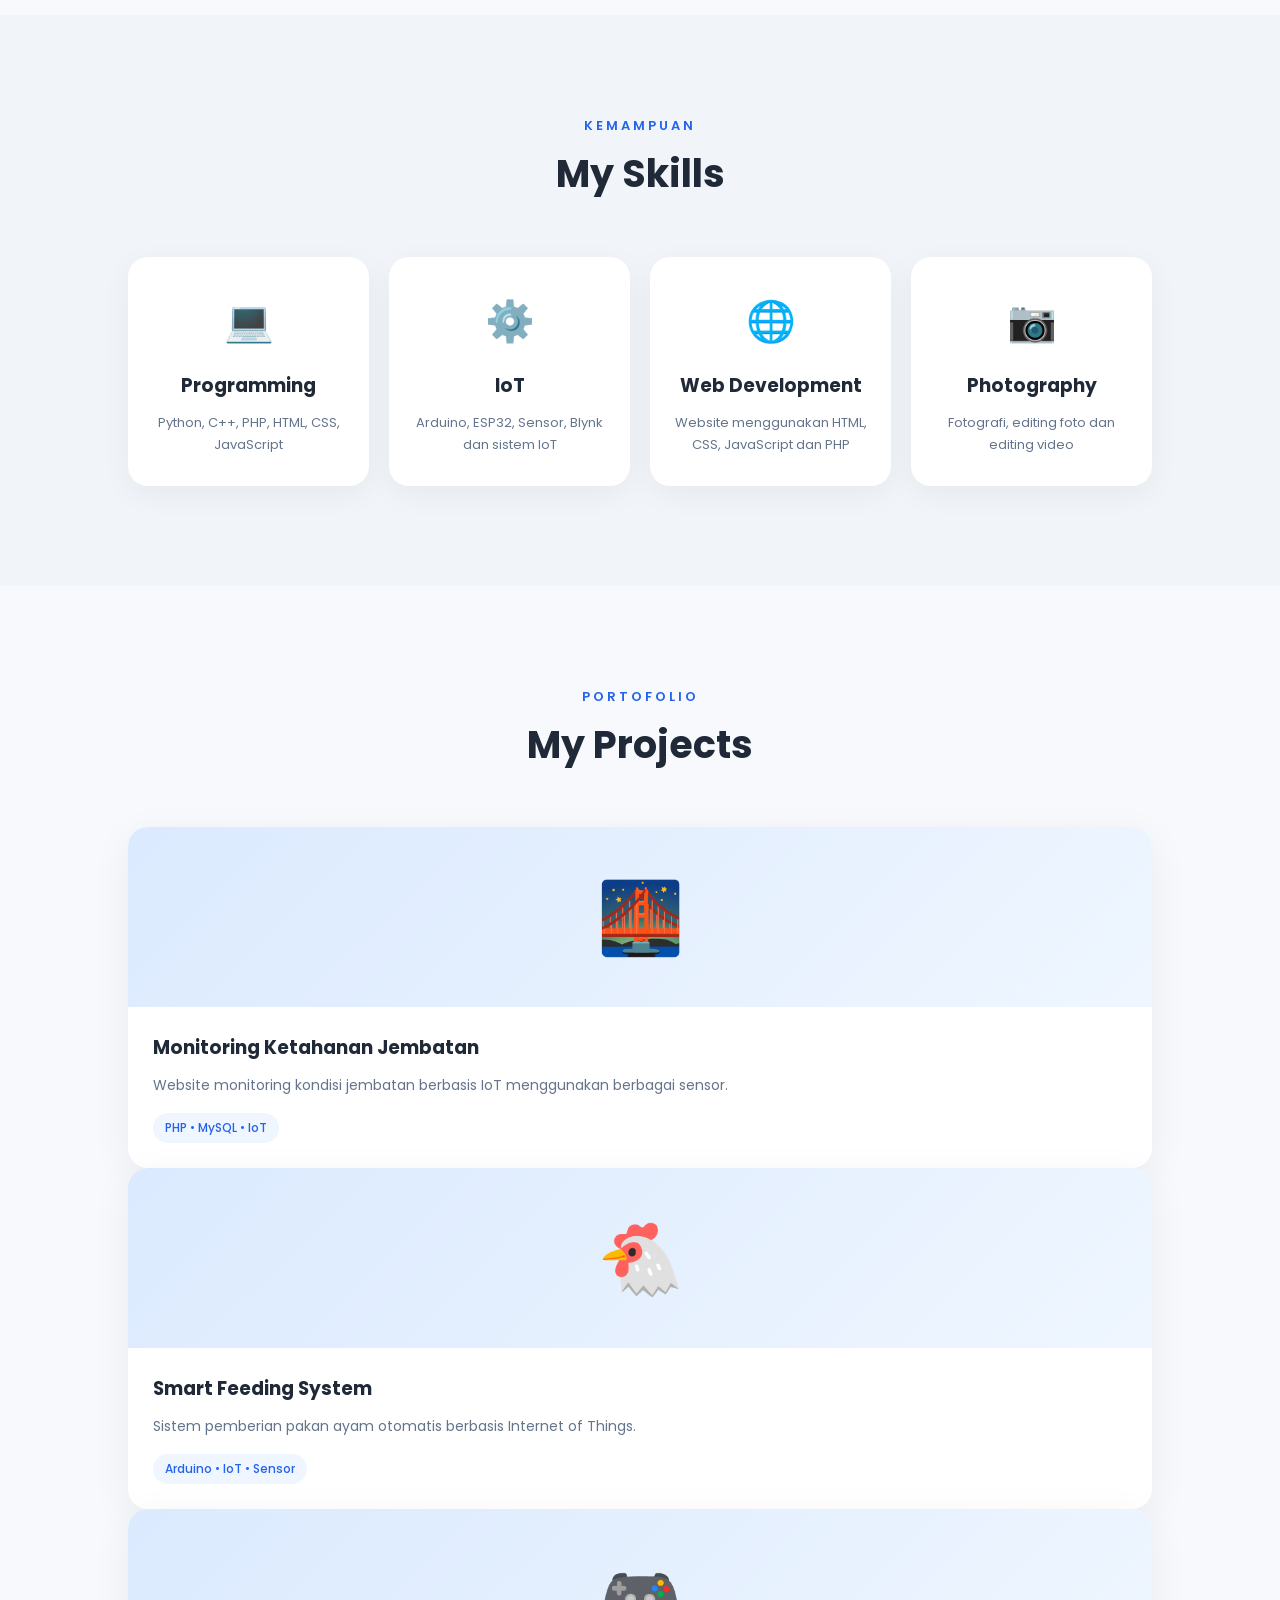
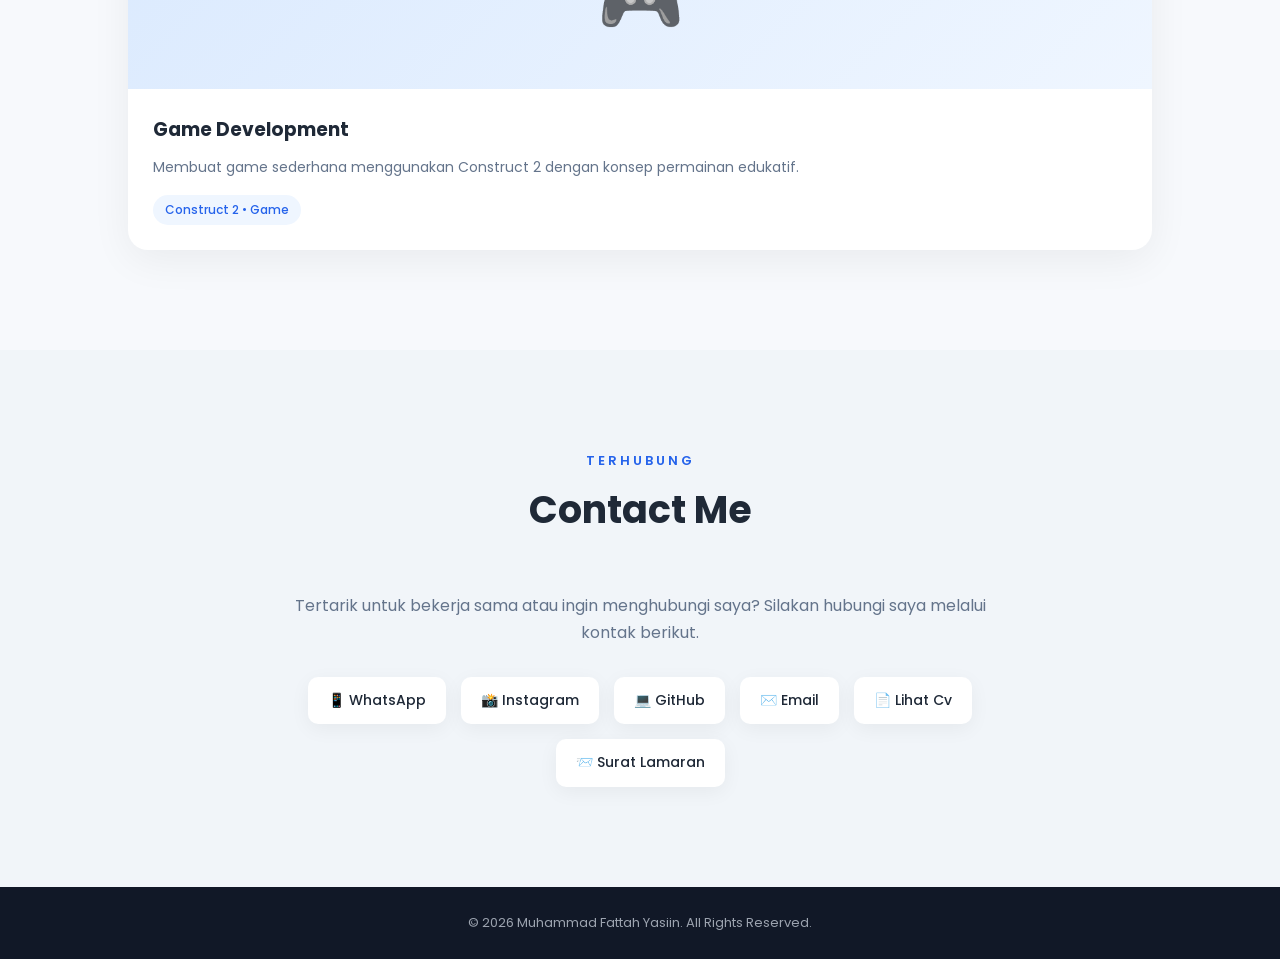
==== commit 2e1d4bf1: "Update index.html" ====
--- a/index.html
+++ b/index.html
@@ -54,7 +54,7 @@
     </p>
 
     <div class="hero-buttons">
-      <a href="cv.html" class="btn primary">Lihat CV</a>
+      <a href="profil" class="btn primary">Lihat profil</a>
       <a href="#contact" class="btn secondary">Hubungi Saya</a>
     </div>
 
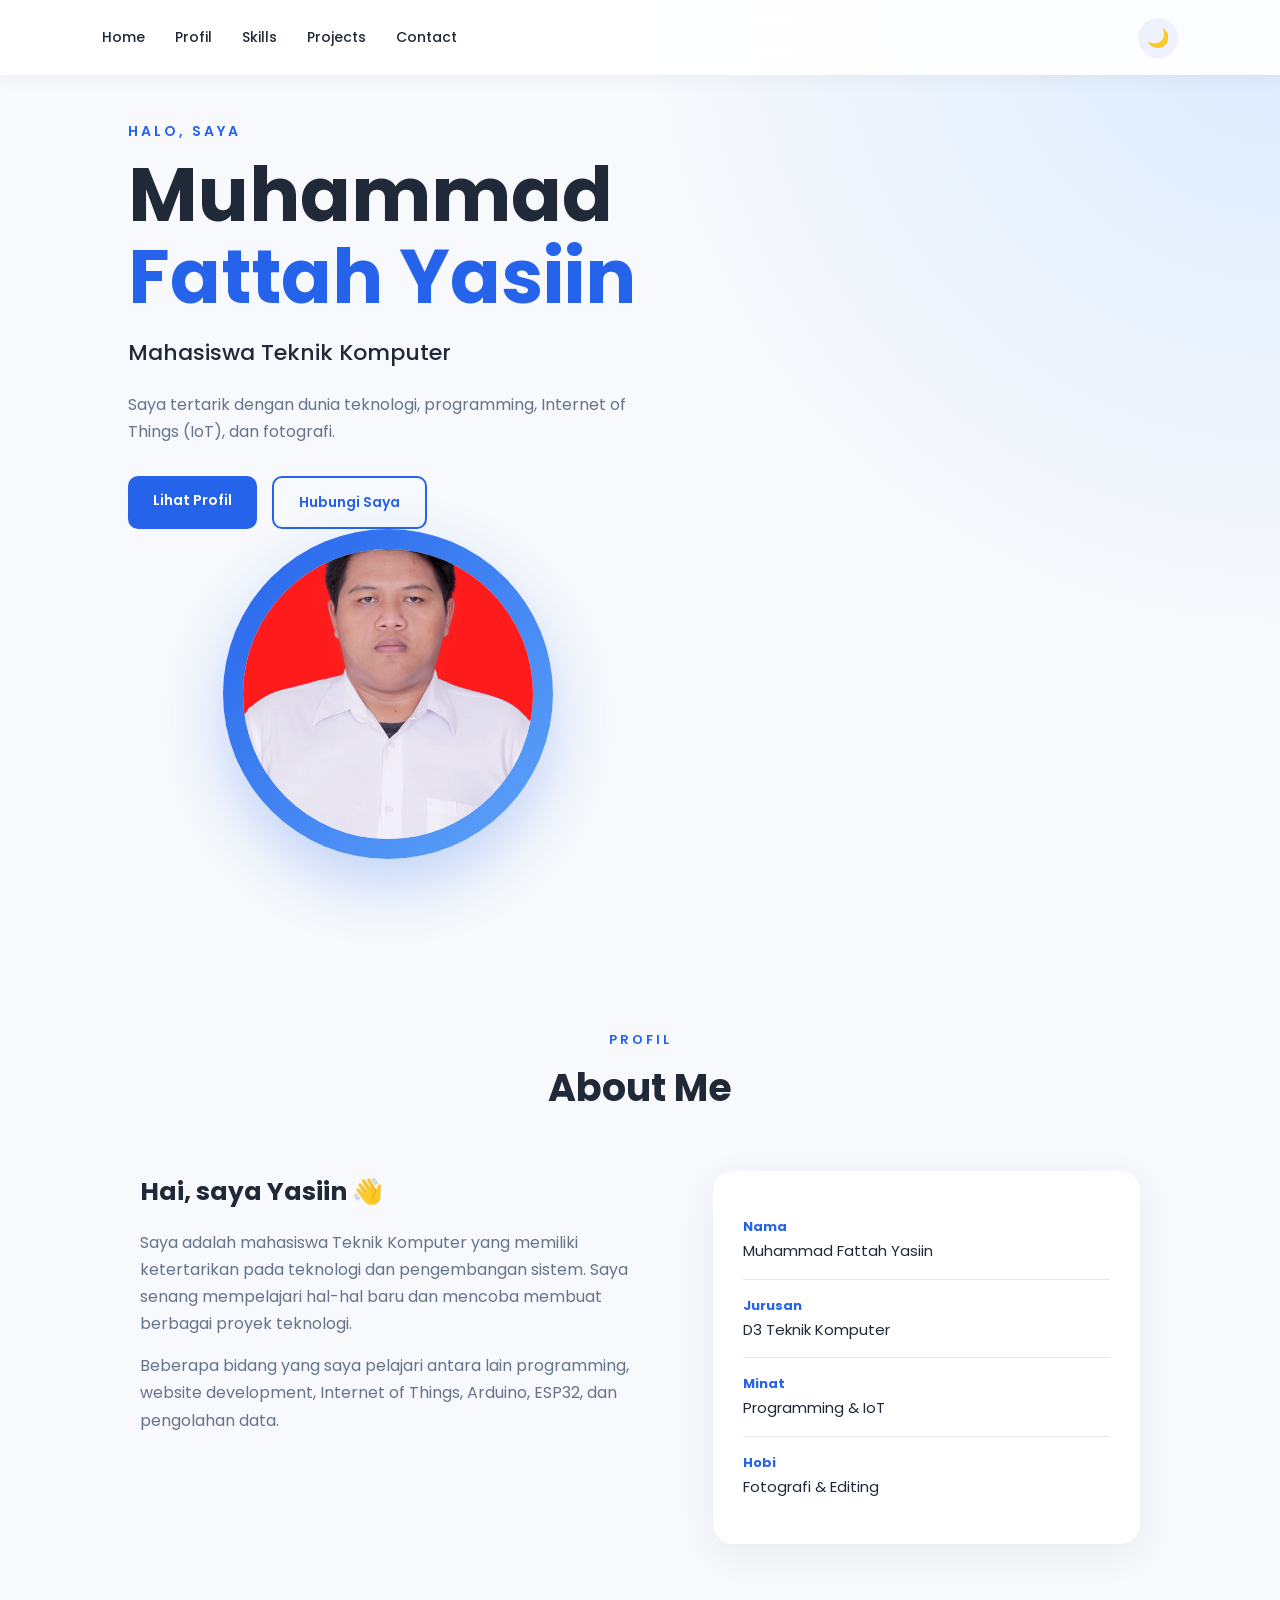
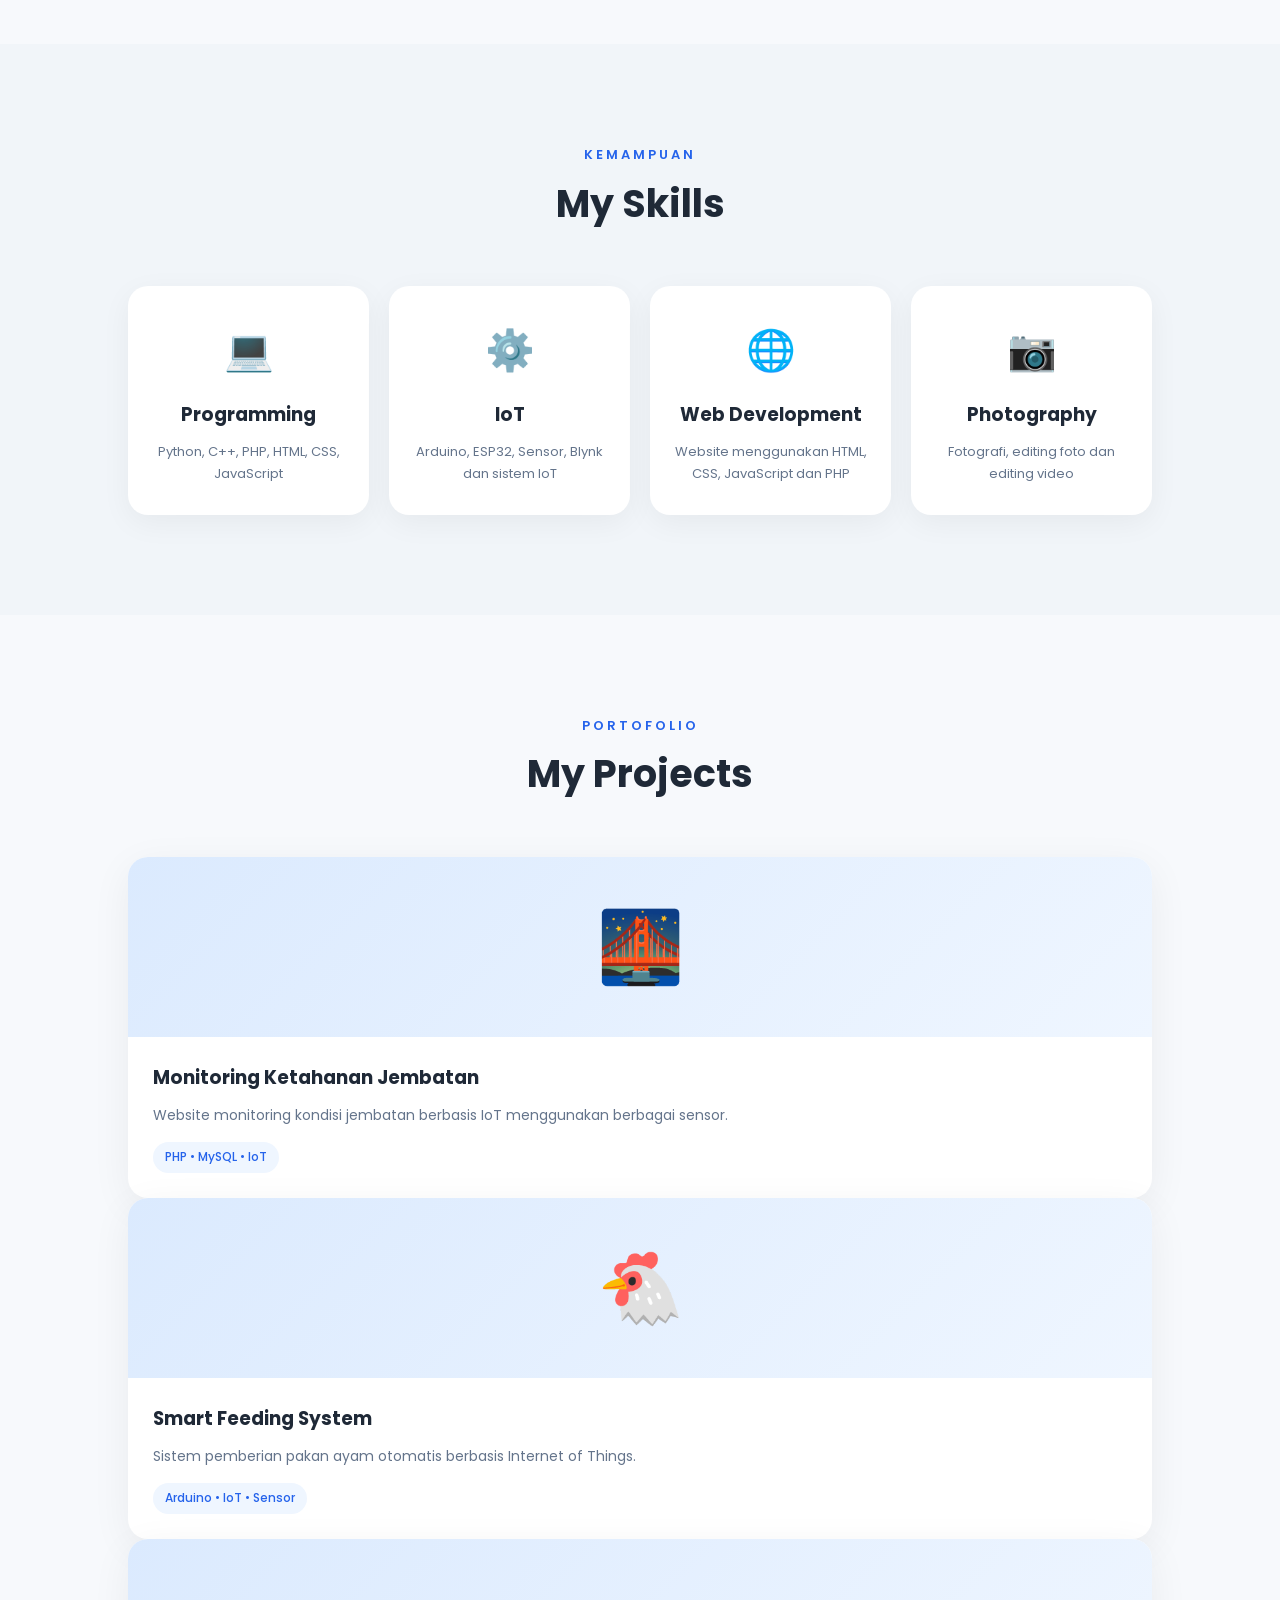
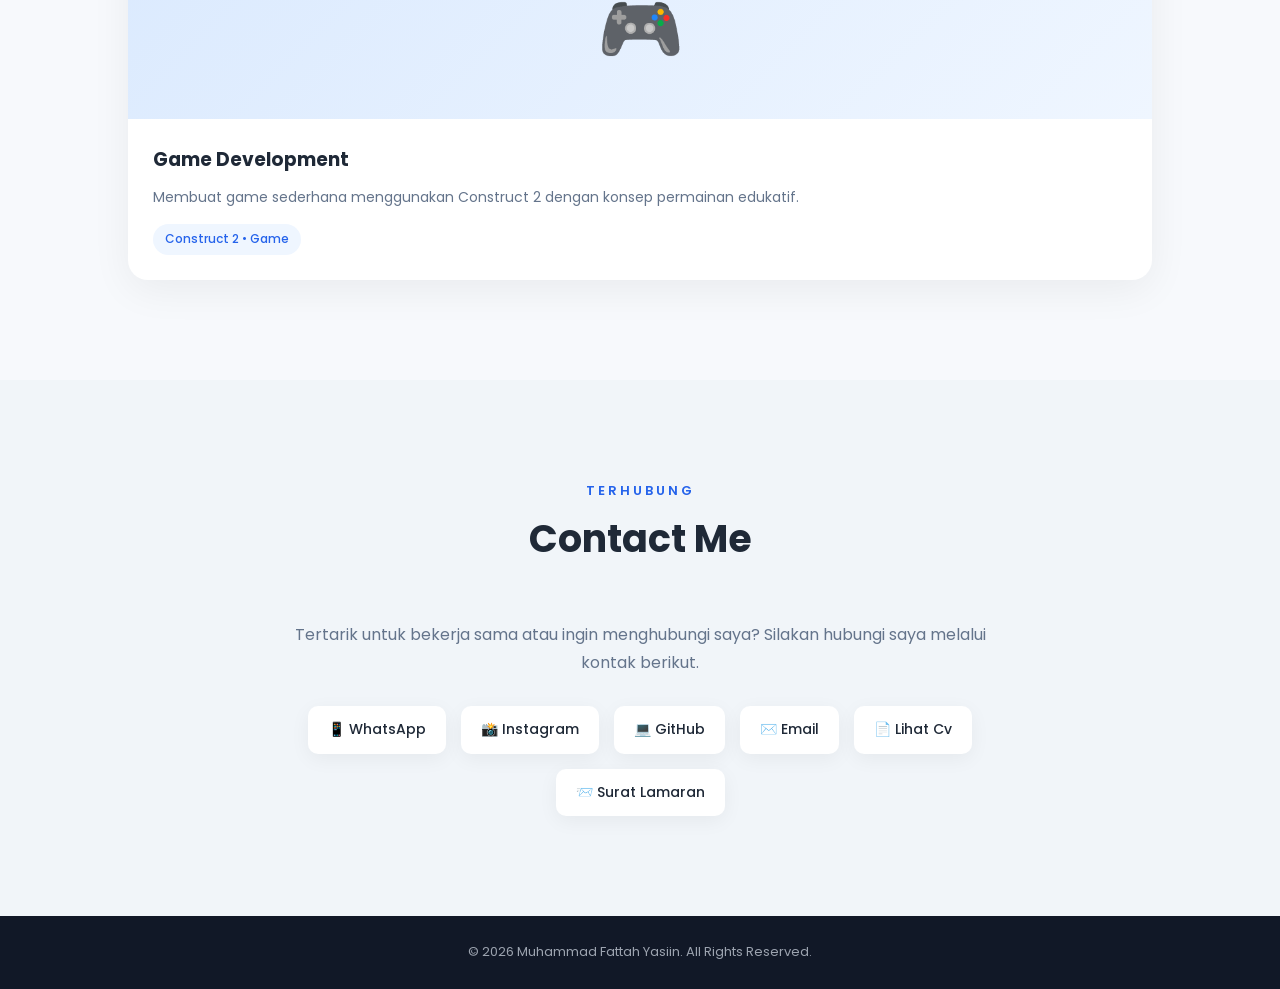
==== commit 1f804586: "Fix HTML formatting and structure" ====
--- a/index.html
+++ b/index.html
@@ -53,12 +53,10 @@
       (IoT), dan fotografi.
     </p>
 
-    <div class="hero-buttons">
-      <a href="profil" class="btn primary">Lihat profil</a>
-      <a href="#contact" class="btn secondary">Hubungi Saya</a>
-    </div>
-
-  </div>
+   <div class="hero-buttons">
+  <a href="#profil" class="btn primary">Lihat Profil</a>
+  <a href="#contact" class="btn secondary">Hubungi Saya</a>
+</div>
 
 
   <div class="hero-image">
@@ -73,53 +71,59 @@
   </div>
 
 </section>
-    <!-- ABOUT -->
-    <section id="about" class="section">
-      <div class="section-title">
-        <p>PROFIL</p>
-        <h2>Profil Saya</h2>
-      </div>
-
-      <div class="about-content">
-        <div>
-          <h3>Hai, saya Yasiin 👋</h3>
-
-          <p>
-            Saya adalah mahasiswa Teknik Komputer yang memiliki ketertarikan
-            pada teknologi dan pengembangan sistem. Saya senang mempelajari
-            hal-hal baru dan mencoba membuat berbagai proyek teknologi.
-          </p>
-
-          <p>
-            Beberapa bidang yang saya pelajari antara lain programming, website
-            development, Internet of Things, Arduino, ESP32, dan pengolahan
-            data.
-          </p>
-        </div>
-
-        <div class="info-box">
-          <div>
-            <strong>Nama</strong>
-            <span>Muhammad Fattah Yasiin</span>
-          </div>
-
-          <div>
-            <strong>Jurusan</strong>
-            <span>D3 Teknik Komputer</span>
-          </div>
-
-          <div>
-            <strong>Minat</strong>
-            <span>Programming & IoT</span>
-          </div>
-
-          <div>
-            <strong>Hobi</strong>
-            <span>Fotografi & Editing</span>
-          </div>
-        </div>
-      </div>
-    </section>
+   <!-- PROFIL -->
+<section id="profil" class="section">
+
+  <div class="section-title">
+    <p>PROFIL</p>
+    <h2>About Me</h2>
+  </div>
+
+  <div class="about-content">
+
+    <div>
+      <h3>Hai, saya Yasiin 👋</h3>
+
+      <p>
+        Saya adalah mahasiswa Teknik Komputer yang memiliki ketertarikan
+        pada teknologi dan pengembangan sistem. Saya senang mempelajari
+        hal-hal baru dan mencoba membuat berbagai proyek teknologi.
+      </p>
+
+      <p>
+        Beberapa bidang yang saya pelajari antara lain programming,
+        website development, Internet of Things, Arduino, ESP32,
+        dan pengolahan data.
+      </p>
+    </div>
+
+    <div class="info-box">
+
+      <div>
+        <strong>Nama</strong>
+        <span>Muhammad Fattah Yasiin</span>
+      </div>
+
+      <div>
+        <strong>Jurusan</strong>
+        <span>D3 Teknik Komputer</span>
+      </div>
+
+      <div>
+        <strong>Minat</strong>
+        <span>Programming & IoT</span>
+      </div>
+
+      <div>
+        <strong>Hobi</strong>
+        <span>Fotografi & Editing</span>
+      </div>
+
+    </div>
+
+  </div>
+
+</section>
 
     <!-- SKILLS -->
     <section id="skills" class="section skills-section">
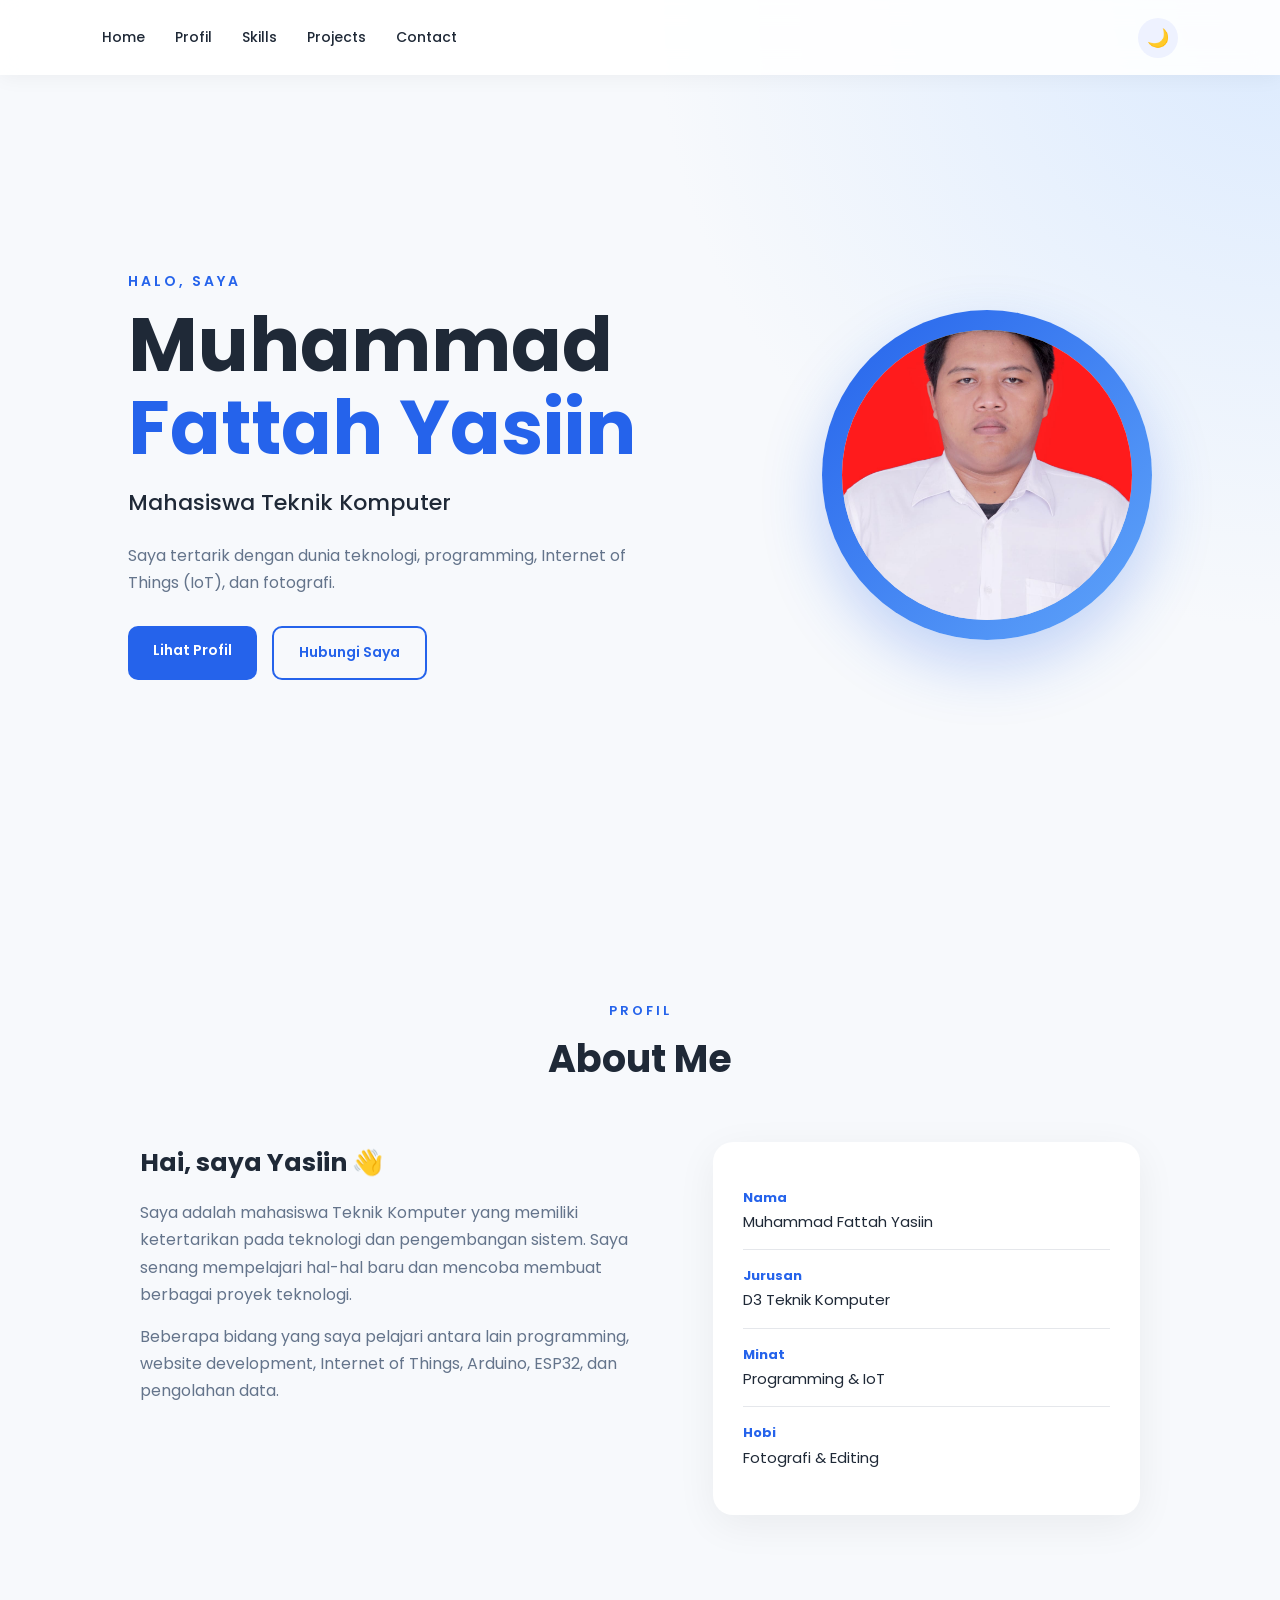
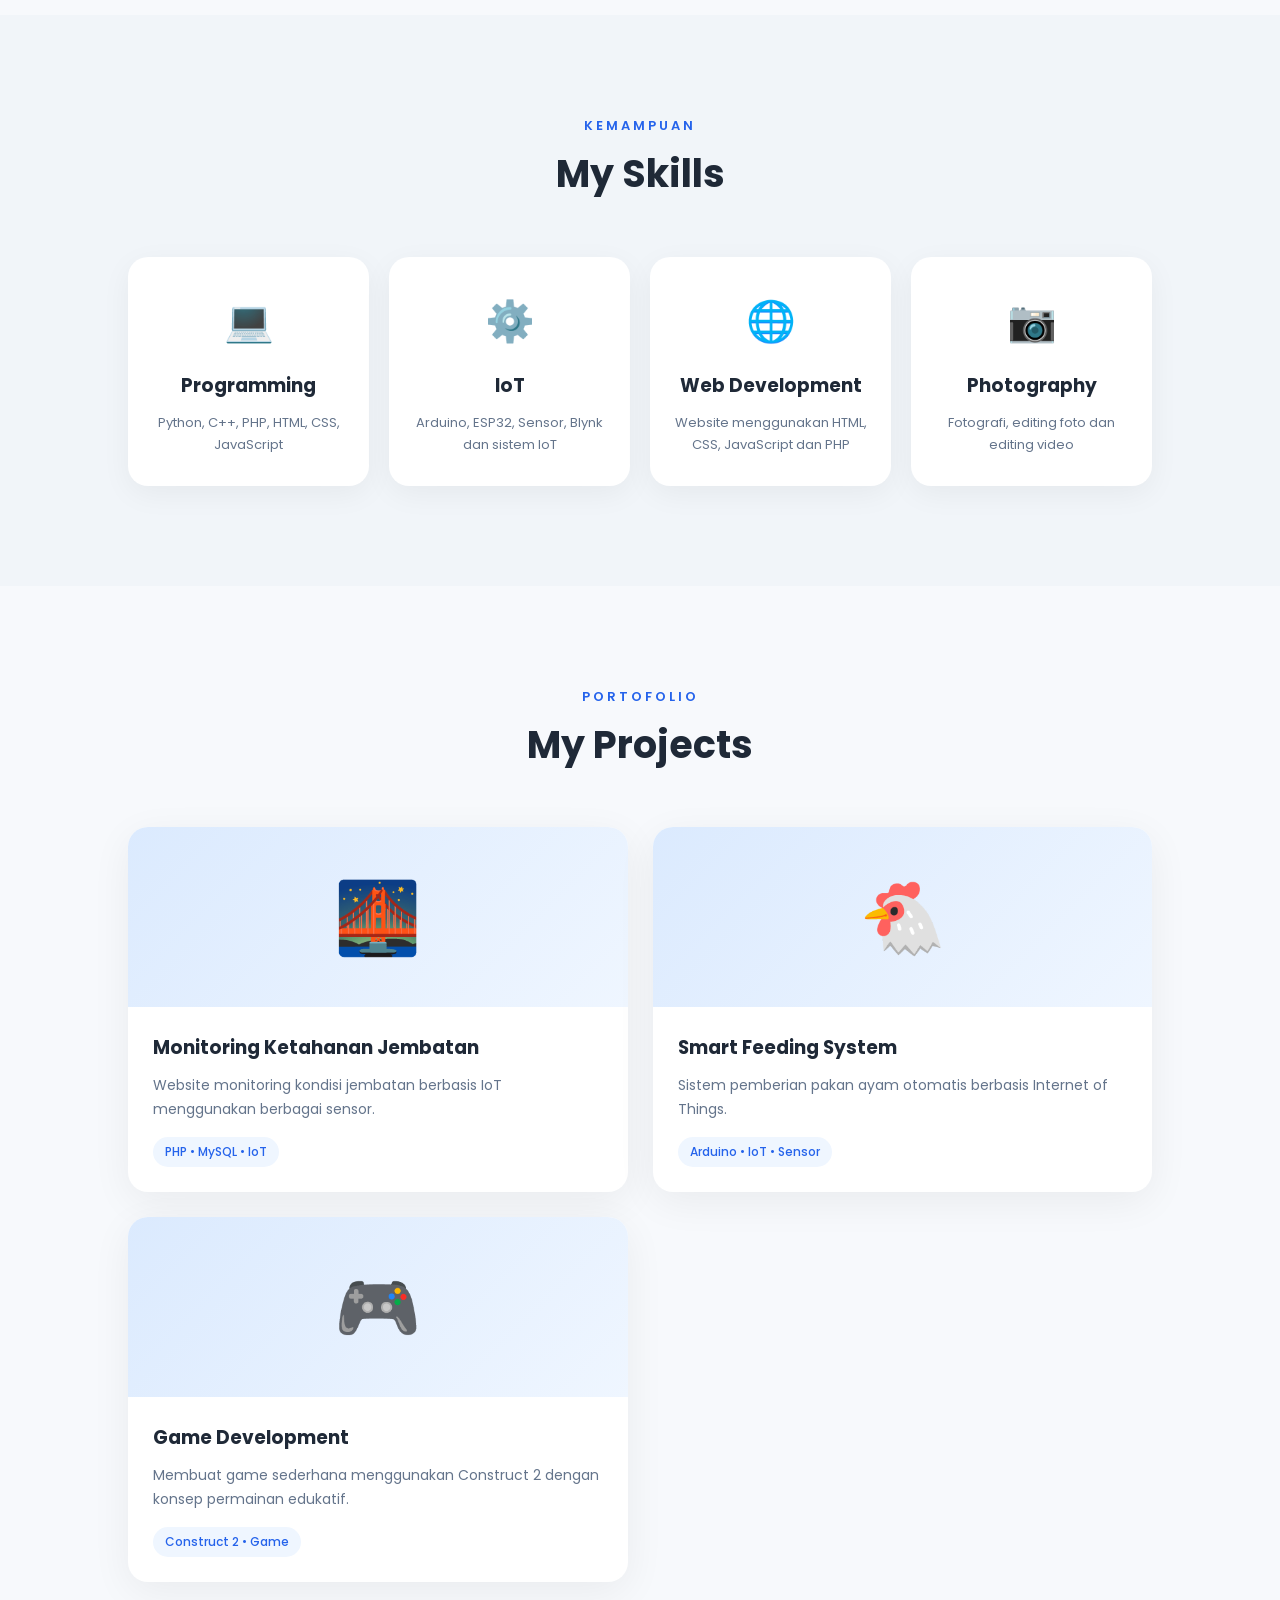
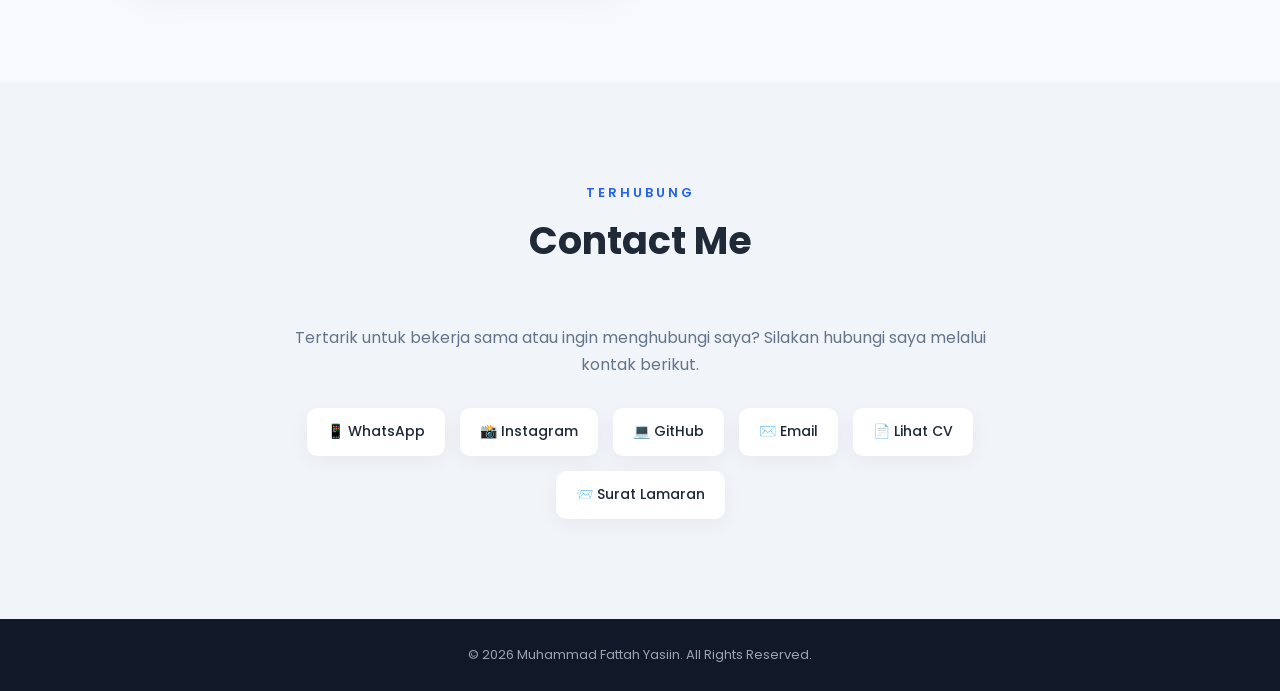
==== commit e227ec71: "Refactor index.html structure and content" ====
--- a/index.html
+++ b/index.html
@@ -18,157 +18,239 @@
   </head>
 
   <body>
-    <!-- NAVBAR -->
+
+    <!-- ================= NAVBAR ================= -->
     <header class="navbar">
-      
+
       <button class="menu-button" id="menuButton">☰</button>
 
       <nav id="navMenu">
         <a href="#home">Home</a>
-        <a href="#Profil">Profil</a>
+        <a href="#profil">Profil</a>
         <a href="#skills">Skills</a>
         <a href="#projects">Projects</a>
         <a href="#contact">Contact</a>
       </nav>
 
       <button id="themeButton">🌙</button>
+
     </header>
 
-   <!-- HOME -->
-<section id="home" class="hero">
-
-  <div class="hero-text">
-
-    <p class="small-text">HALO, SAYA</p>
-
-    <h1>
-      Muhammad<br />
-      <span>Fattah Yasiin</span>
-    </h1>
-
-    <h2>Mahasiswa Teknik Komputer</h2>
-
-    <p>
-      Saya tertarik dengan dunia teknologi, programming, Internet of Things
-      (IoT), dan fotografi.
-    </p>
-
-   <div class="hero-buttons">
-  <a href="#profil" class="btn primary">Lihat Profil</a>
-  <a href="#contact" class="btn secondary">Hubungi Saya</a>
-</div>
-
-
-  <div class="hero-image">
-    <div class="profile-circle">
-      <div class="profile-placeholder">
-        <img 
-          src="image/fotoku.jpeg" 
-          alt="Foto Muhammad Fattah Yasiin"
-        />
-      </div>
-    </div>
-  </div>
-
-</section>
-   <!-- PROFIL -->
-<section id="profil" class="section">
-
-  <div class="section-title">
-    <p>PROFIL</p>
-    <h2>About Me</h2>
-  </div>
-
-  <div class="about-content">
-
-    <div>
-      <h3>Hai, saya Yasiin 👋</h3>
-
-      <p>
-        Saya adalah mahasiswa Teknik Komputer yang memiliki ketertarikan
-        pada teknologi dan pengembangan sistem. Saya senang mempelajari
-        hal-hal baru dan mencoba membuat berbagai proyek teknologi.
-      </p>
-
-      <p>
-        Beberapa bidang yang saya pelajari antara lain programming,
-        website development, Internet of Things, Arduino, ESP32,
-        dan pengolahan data.
-      </p>
-    </div>
-
-    <div class="info-box">
-
-      <div>
-        <strong>Nama</strong>
-        <span>Muhammad Fattah Yasiin</span>
-      </div>
-
-      <div>
-        <strong>Jurusan</strong>
-        <span>D3 Teknik Komputer</span>
-      </div>
-
-      <div>
-        <strong>Minat</strong>
-        <span>Programming & IoT</span>
-      </div>
-
-      <div>
-        <strong>Hobi</strong>
-        <span>Fotografi & Editing</span>
-      </div>
-
-    </div>
-
-  </div>
-
-</section>
-
-    <!-- SKILLS -->
+
+    <!-- ================= HOME ================= -->
+    <section id="home" class="hero">
+
+      <!-- TEKS HOME -->
+      <div class="hero-text">
+
+        <p class="small-text">HALO, SAYA</p>
+
+        <h1>
+          Muhammad<br />
+          <span>Fattah Yasiin</span>
+        </h1>
+
+        <h2>Mahasiswa Teknik Komputer</h2>
+
+        <p>
+          Saya tertarik dengan dunia teknologi, programming, Internet of Things
+          (IoT), dan fotografi.
+        </p>
+
+        <!-- TOMBOL -->
+        <div class="hero-buttons">
+
+          <a href="#profil" class="btn primary">
+            Lihat Profil
+          </a>
+
+          <a href="#contact" class="btn secondary">
+            Hubungi Saya
+          </a>
+
+        </div>
+
+      </div>
+
+
+      <!-- FOTO -->
+      <div class="hero-image">
+
+        <div class="profile-circle">
+
+          <div class="profile-placeholder">
+
+            <img
+              src="image/fotoku.jpeg"
+              alt="Foto Muhammad Fattah Yasiin"
+            />
+
+          </div>
+
+        </div>
+
+      </div>
+
+    </section>
+
+
+    <!-- ================= PROFIL ================= -->
+    <section id="profil" class="section">
+
+      <div class="section-title">
+
+        <p>PROFIL</p>
+
+        <h2>About Me</h2>
+
+      </div>
+
+
+      <div class="about-content">
+
+        <div>
+
+          <h3>Hai, saya Yasiin 👋</h3>
+
+          <p>
+            Saya adalah mahasiswa Teknik Komputer yang memiliki ketertarikan
+            pada teknologi dan pengembangan sistem. Saya senang mempelajari
+            hal-hal baru dan mencoba membuat berbagai proyek teknologi.
+          </p>
+
+          <p>
+            Beberapa bidang yang saya pelajari antara lain programming,
+            website development, Internet of Things, Arduino, ESP32,
+            dan pengolahan data.
+          </p>
+
+        </div>
+
+
+        <!-- INFORMASI PRIBADI -->
+        <div class="info-box">
+
+          <div>
+            <strong>Nama</strong>
+            <span>Muhammad Fattah Yasiin</span>
+          </div>
+
+          <div>
+            <strong>Jurusan</strong>
+            <span>D3 Teknik Komputer</span>
+          </div>
+
+          <div>
+            <strong>Minat</strong>
+            <span>Programming & IoT</span>
+          </div>
+
+          <div>
+            <strong>Hobi</strong>
+            <span>Fotografi & Editing</span>
+          </div>
+
+        </div>
+
+      </div>
+
+    </section>
+
+
+    <!-- ================= SKILLS ================= -->
     <section id="skills" class="section skills-section">
+
       <div class="section-title">
+
         <p>KEMAMPUAN</p>
+
         <h2>My Skills</h2>
-      </div>
+
+      </div>
+
 
       <div class="skills-container">
+
         <div class="skill-card">
+
           <div class="skill-icon">💻</div>
+
           <h3>Programming</h3>
-          <p>Python, C++, PHP, HTML, CSS, JavaScript</p>
-        </div>
+
+          <p>
+            Python, C++, PHP, HTML, CSS, JavaScript
+          </p>
+
+        </div>
+
 
         <div class="skill-card">
+
           <div class="skill-icon">⚙️</div>
+
           <h3>IoT</h3>
-          <p>Arduino, ESP32, Sensor, Blynk dan sistem IoT</p>
-        </div>
+
+          <p>
+            Arduino, ESP32, Sensor, Blynk dan sistem IoT
+          </p>
+
+        </div>
+
 
         <div class="skill-card">
+
           <div class="skill-icon">🌐</div>
+
           <h3>Web Development</h3>
-          <p>Website menggunakan HTML, CSS, JavaScript dan PHP</p>
-        </div>
+
+          <p>
+            Website menggunakan HTML, CSS, JavaScript dan PHP
+          </p>
+
+        </div>
+
 
         <div class="skill-card">
+
           <div class="skill-icon">📷</div>
+
           <h3>Photography</h3>
-          <p>Fotografi, editing foto dan editing video</p>
-        </div>
-      </div>
+
+          <p>
+            Fotografi, editing foto dan editing video
+          </p>
+
+        </div>
+
+      </div>
+
     </section>
 
-    <!-- PROJECTS -->
+
+    <!-- ================= PROJECTS ================= -->
     <section id="projects" class="section">
+
       <div class="section-title">
+
         <p>PORTOFOLIO</p>
+
         <h2>My Projects</h2>
-      </div>
+
+      </div>
+
+
+      <div class="projects-container">
+
+
+        <!-- PROJECT 1 -->
         <div class="project-card">
-          <div class="project-image">🌉</div>
+
+          <div class="project-image">
+            🌉
+          </div>
 
           <div class="project-content">
+
             <h3>Monitoring Ketahanan Jembatan</h3>
 
             <p>
@@ -176,28 +258,48 @@
               berbagai sensor.
             </p>
 
-            <span>PHP • MySQL • IoT</span>
-          </div>
-        </div>
-
+            <span>
+              PHP • MySQL • IoT
+            </span>
+
+          </div>
+
+        </div>
+
+
+        <!-- PROJECT 2 -->
         <div class="project-card">
-          <div class="project-image">🐔</div>
+
+          <div class="project-image">
+            🐔
+          </div>
 
           <div class="project-content">
+
             <h3>Smart Feeding System</h3>
 
             <p>
               Sistem pemberian pakan ayam otomatis berbasis Internet of Things.
             </p>
 
-            <span>Arduino • IoT • Sensor</span>
-          </div>
-        </div>
-
+            <span>
+              Arduino • IoT • Sensor
+            </span>
+
+          </div>
+
+        </div>
+
+
+        <!-- PROJECT 3 -->
         <div class="project-card">
-          <div class="project-image">🎮</div>
+
+          <div class="project-image">
+            🎮
+          </div>
 
           <div class="project-content">
+
             <h3>Game Development</h3>
 
             <p>
@@ -205,50 +307,113 @@
               permainan edukatif.
             </p>
 
-            <span>Construct 2 • Game</span>
-          </div>
-        </div>
-      </div>
+            <span>
+              Construct 2 • Game
+            </span>
+
+          </div>
+
+        </div>
+
+      </div>
+
     </section>
 
-    <!-- CONTACT -->
+
+    <!-- ================= CONTACT ================= -->
     <section id="contact" class="section contact-section">
+
       <div class="section-title">
+
         <p>TERHUBUNG</p>
+
         <h2>Contact Me</h2>
-      </div>
+
+      </div>
+
 
       <div class="contact-container">
+
         <p>
-          Tertarik untuk bekerja sama atau ingin menghubungi saya? Silakan
-          hubungi saya melalui kontak berikut.
+          Tertarik untuk bekerja sama atau ingin menghubungi saya?
+          Silakan hubungi saya melalui kontak berikut.
         </p>
 
+
         <div class="contact-list">
-         <a href="https://wa.me/6288227587846" target="_blank">
+
+
+          <!-- WHATSAPP -->
+          <a
+            href="https://wa.me/6288227587846"
+            target="_blank"
+          >
             📱 WhatsApp
-        </a>
-        
-          <a href="https://instagram.com/" target="_blank">
+          </a>
+
+
+          <!-- INSTAGRAM -->
+          <a
+            href="https://instagram.com/yasiinpml123"
+            target="_blank"
+          >
             📸 Instagram
           </a>
 
-          <a href="https://github.com/" target="_blank"> 💻 GitHub </a>
-
-          <a href="mailto:muhammadfattahyasiin@gmail.com"> ✉️ Email </a>
-
-          <a href="cv.html" target="_blank">📄 Lihat Cv </a>
-
-          <a href="surat-lamaran.html" target="_blank">📨 Surat Lamaran</a>
-        </div>
-      </div>
+
+          <!-- GITHUB -->
+          <a
+            href="https://github.com/muhammadfattahyasiin-bot"
+            target="_blank"
+          >
+            💻 GitHub
+          </a>
+
+
+          <!-- EMAIL -->
+          <a
+            href="mailto:muhammadfattahyasiin@gmail.com"
+          >
+            ✉️ Email
+          </a>
+
+
+          <!-- CV -->
+          <a
+            href="cv.html"
+            target="_blank"
+          >
+            📄 Lihat CV
+          </a>
+
+
+          <!-- SURAT LAMARAN -->
+          <a
+            href="surat-lamaran.html"
+            target="_blank"
+          >
+            📨 Surat Lamaran
+          </a>
+
+        </div>
+
+      </div>
+
     </section>
 
-    <!-- FOOTER -->
+
+    <!-- ================= FOOTER ================= -->
     <footer>
-      <p>© 2026 Muhammad Fattah Yasiin. All Rights Reserved.</p>
+
+      <p>
+        © 2026 Muhammad Fattah Yasiin. All Rights Reserved.
+      </p>
+
     </footer>
 
+
+    <!-- JAVASCRIPT -->
     <script src="script.js"></script>
+
   </body>
 </html>
